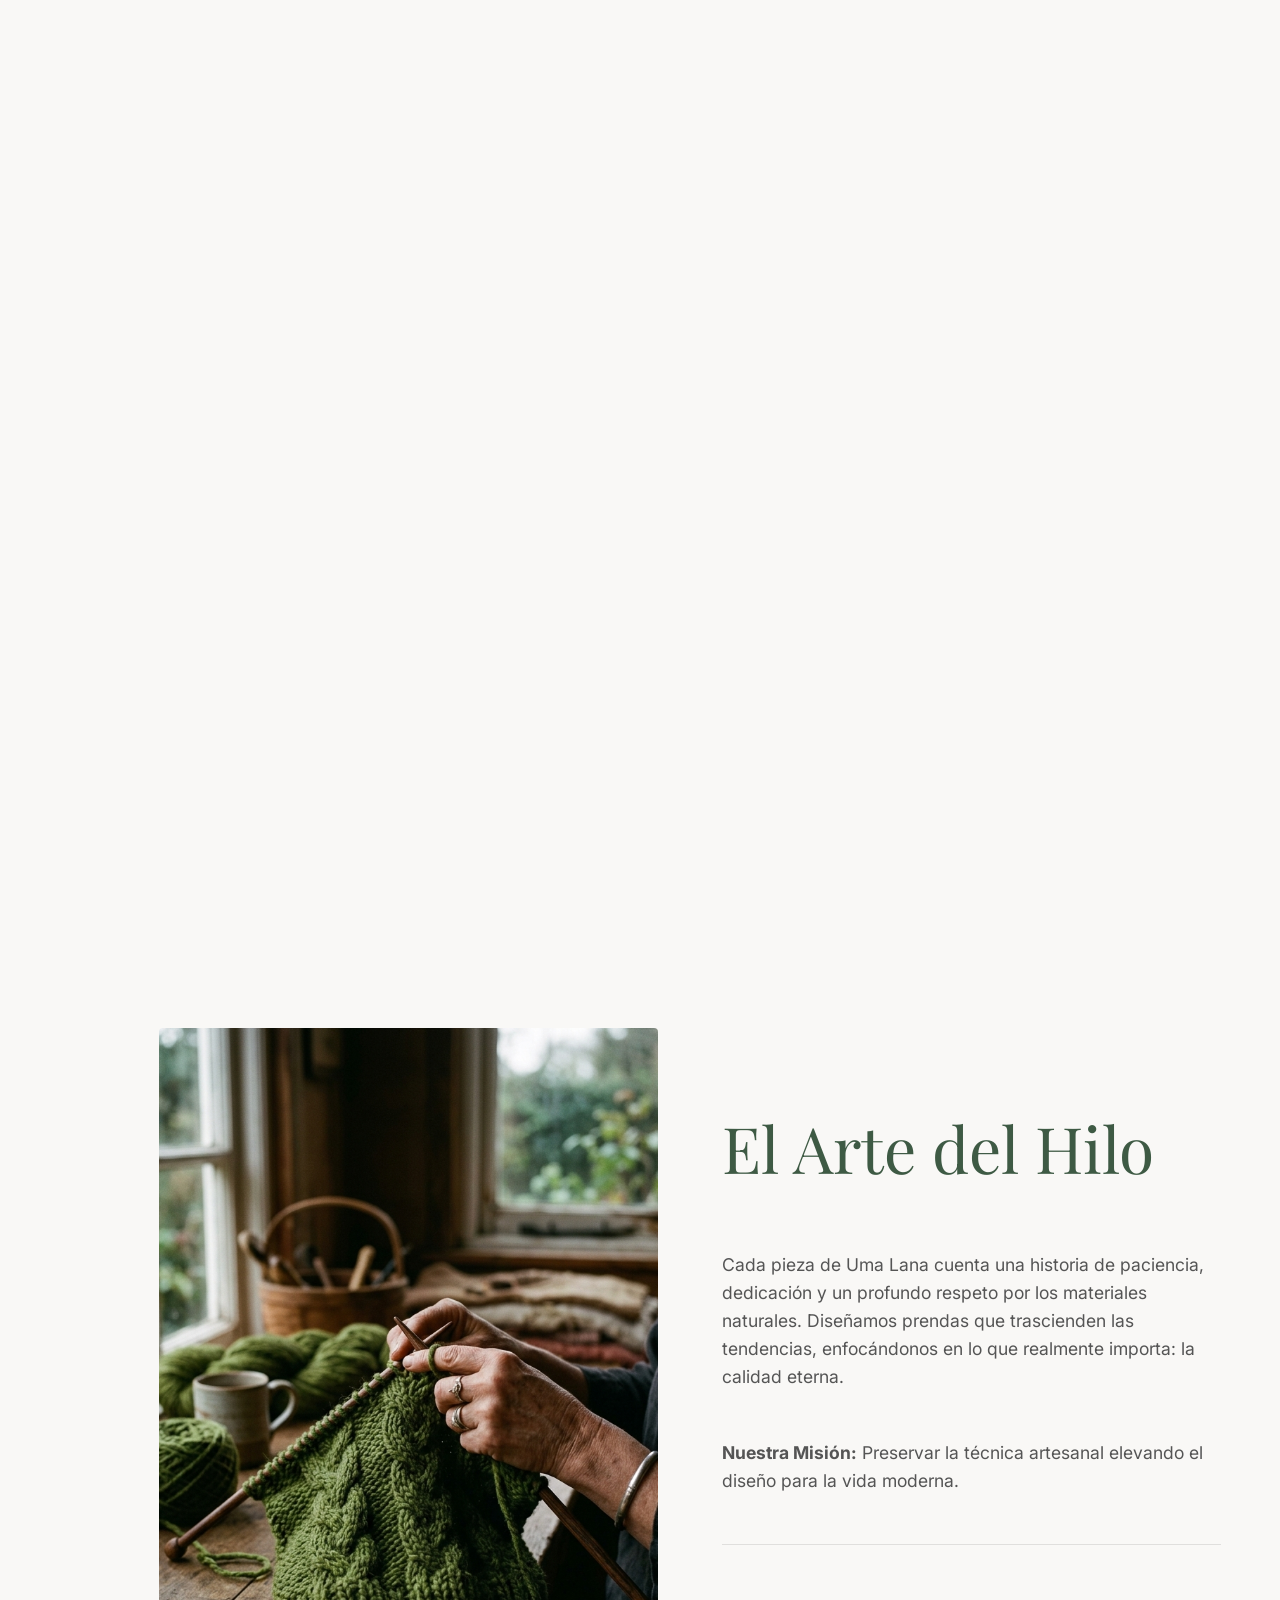
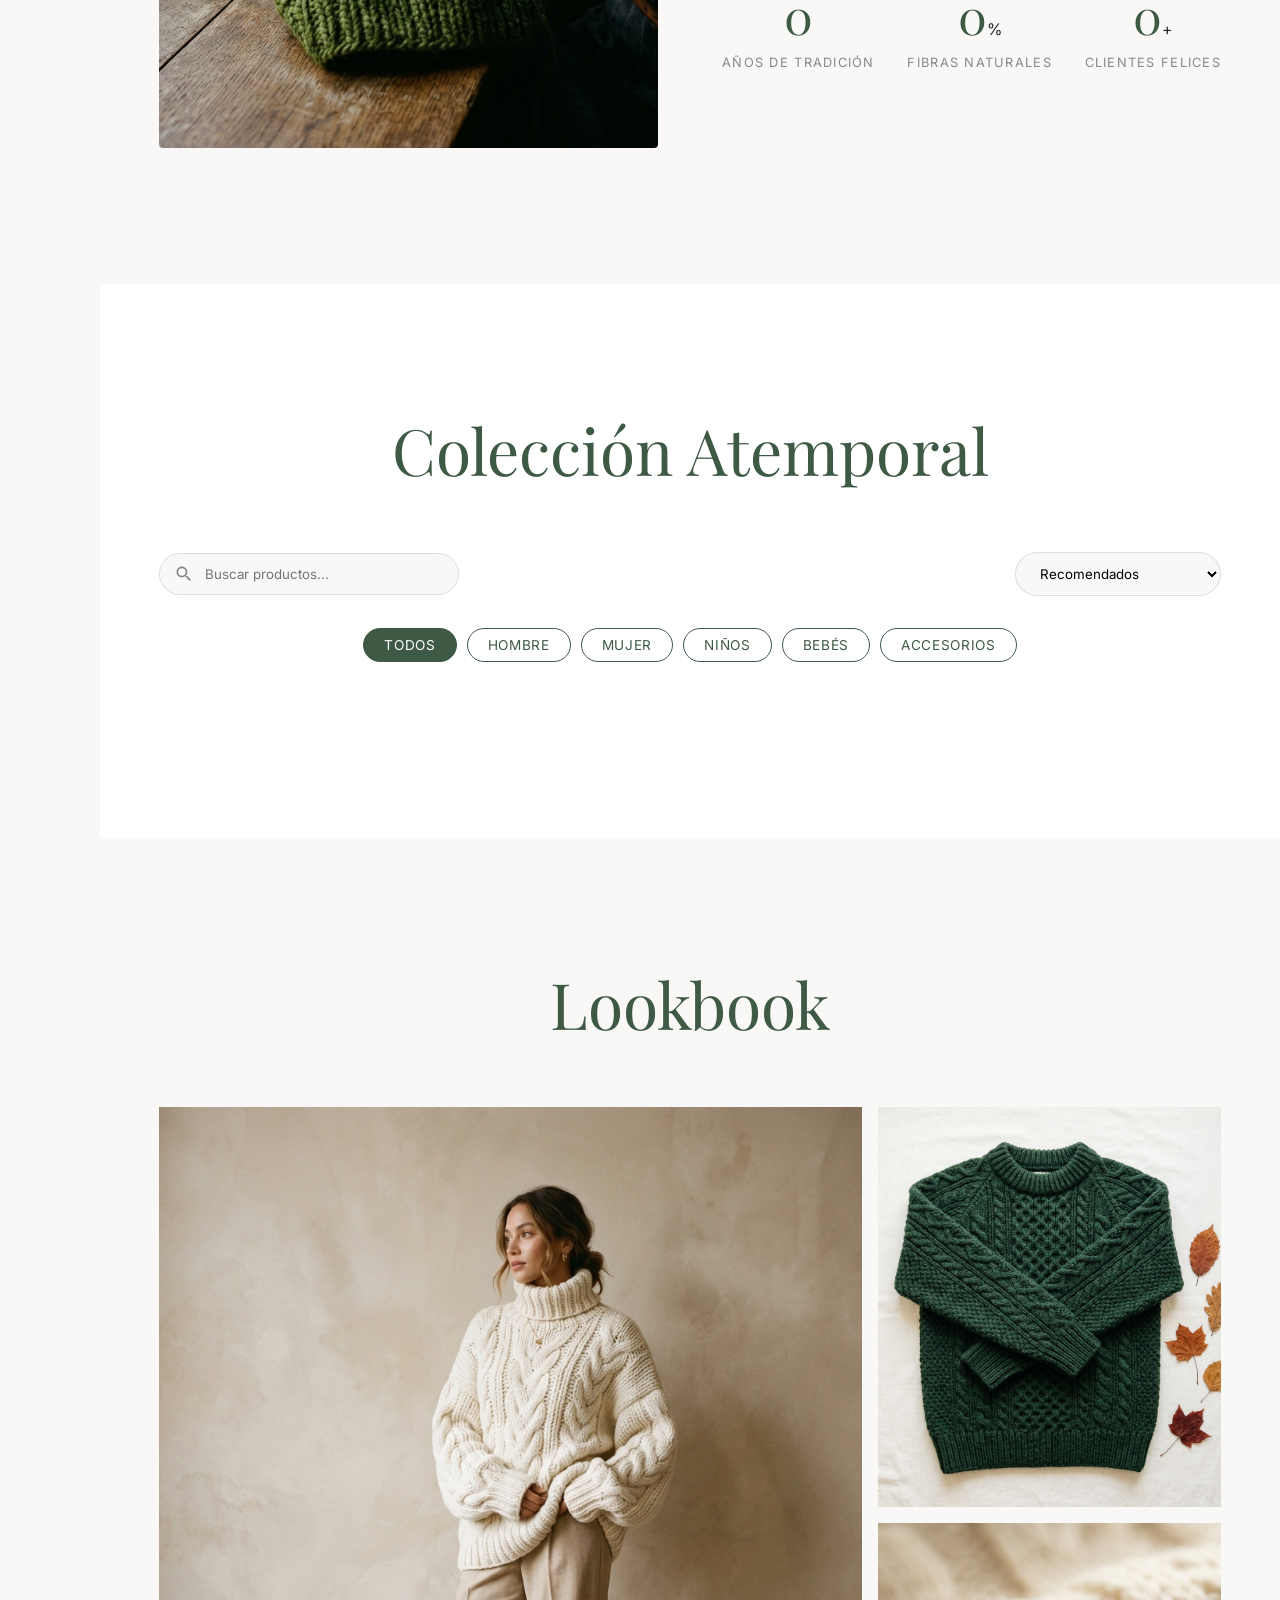
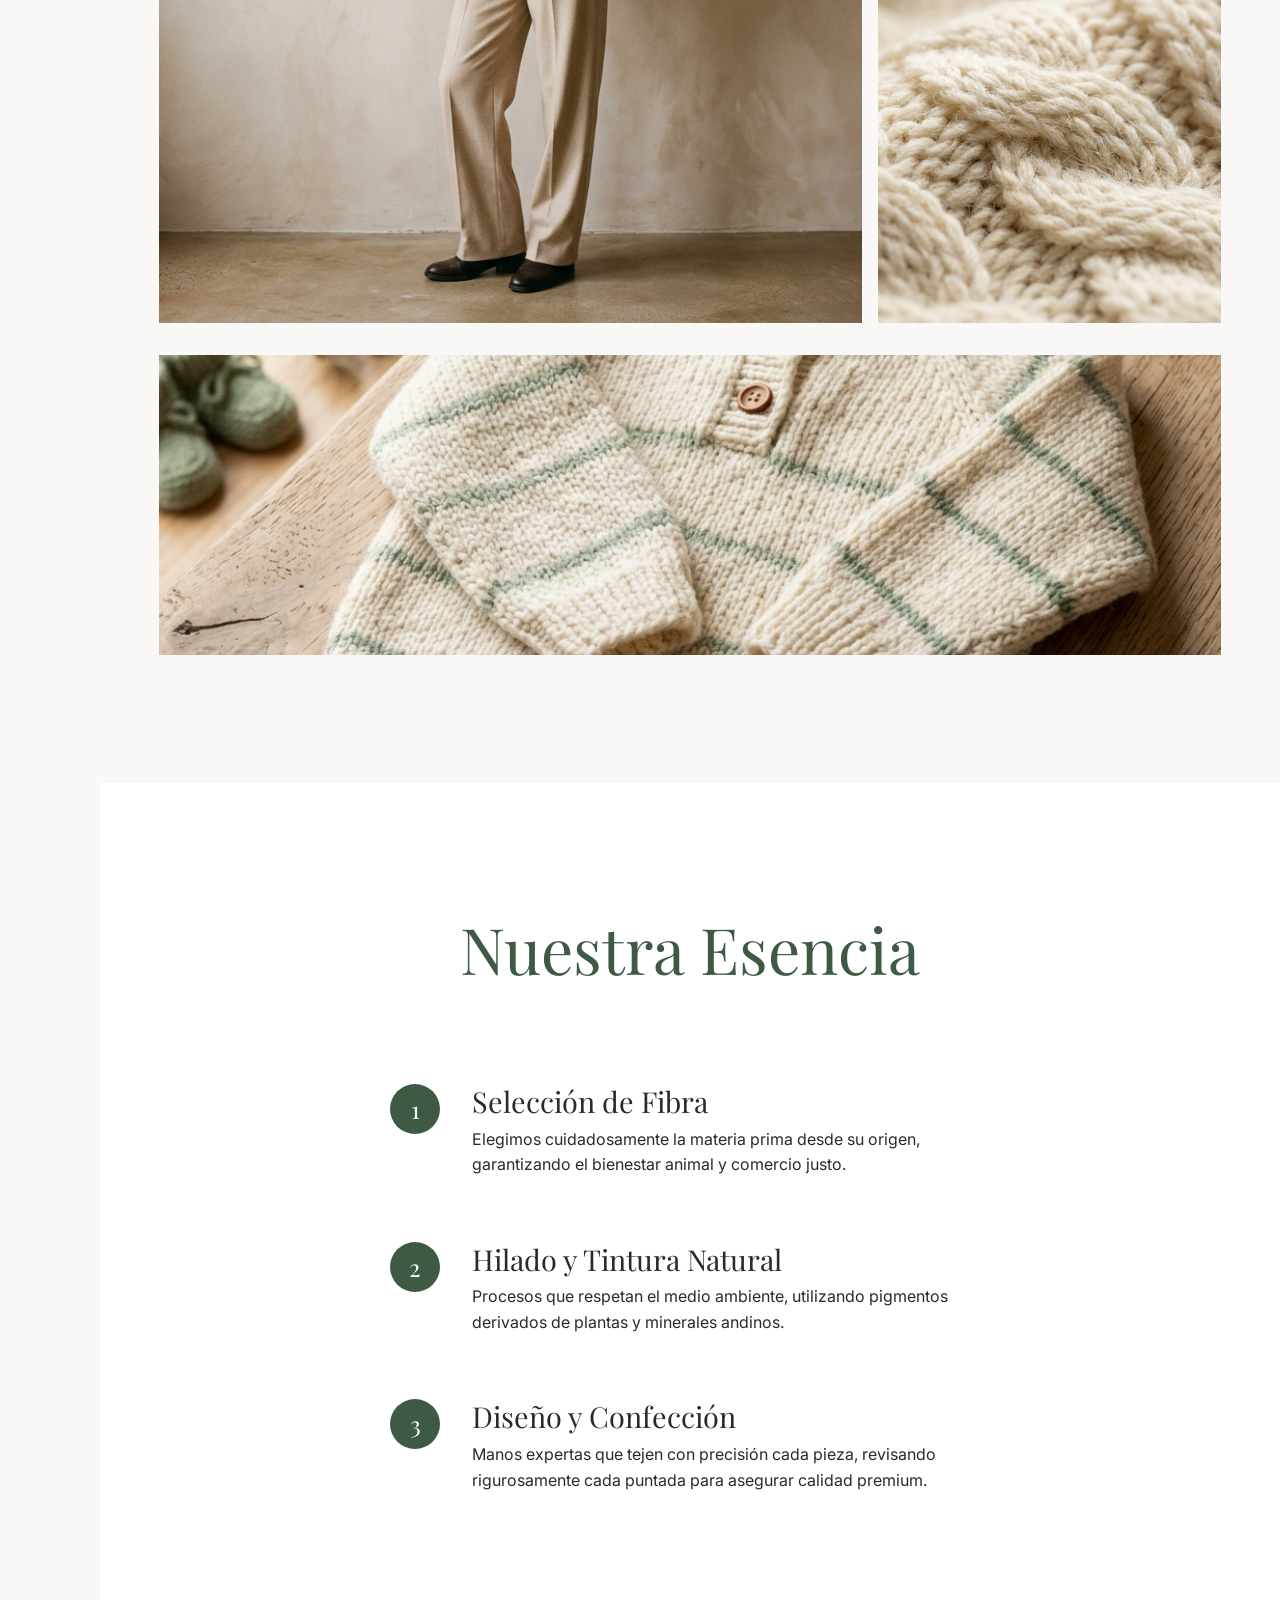
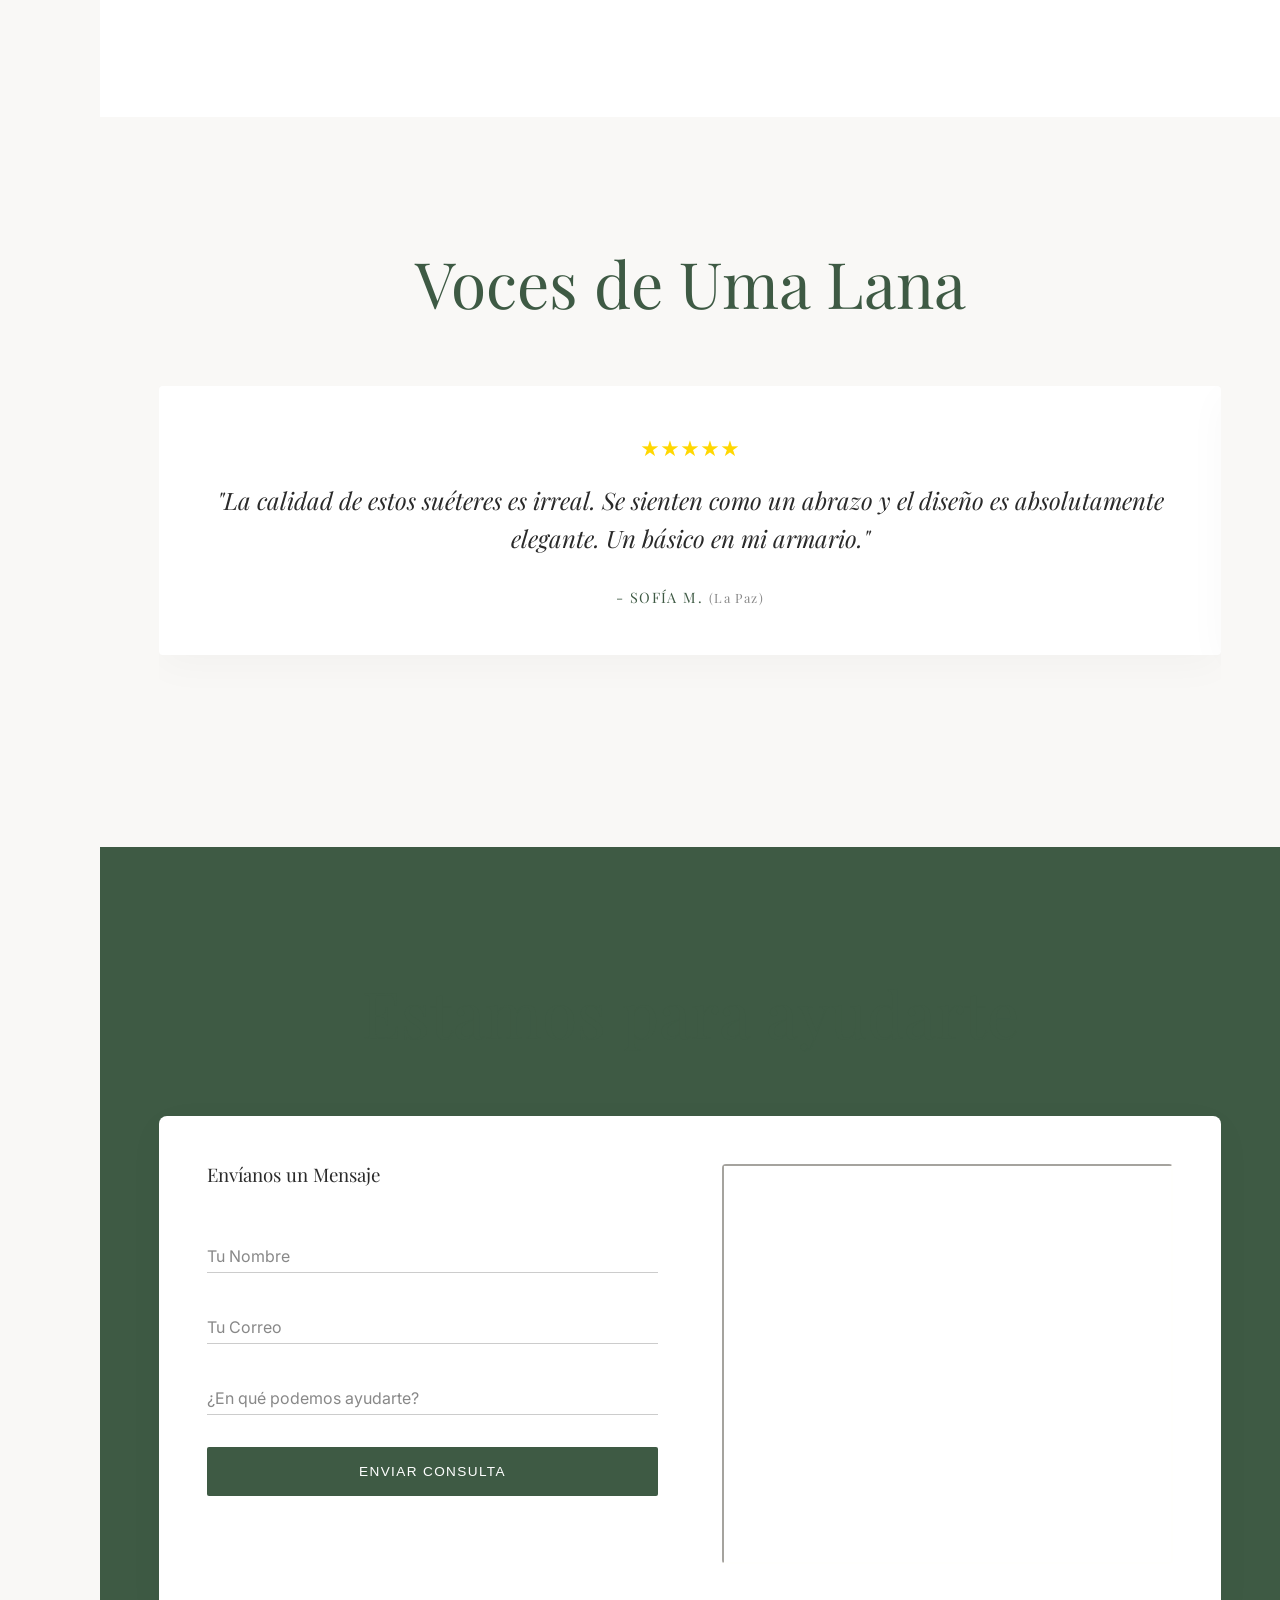
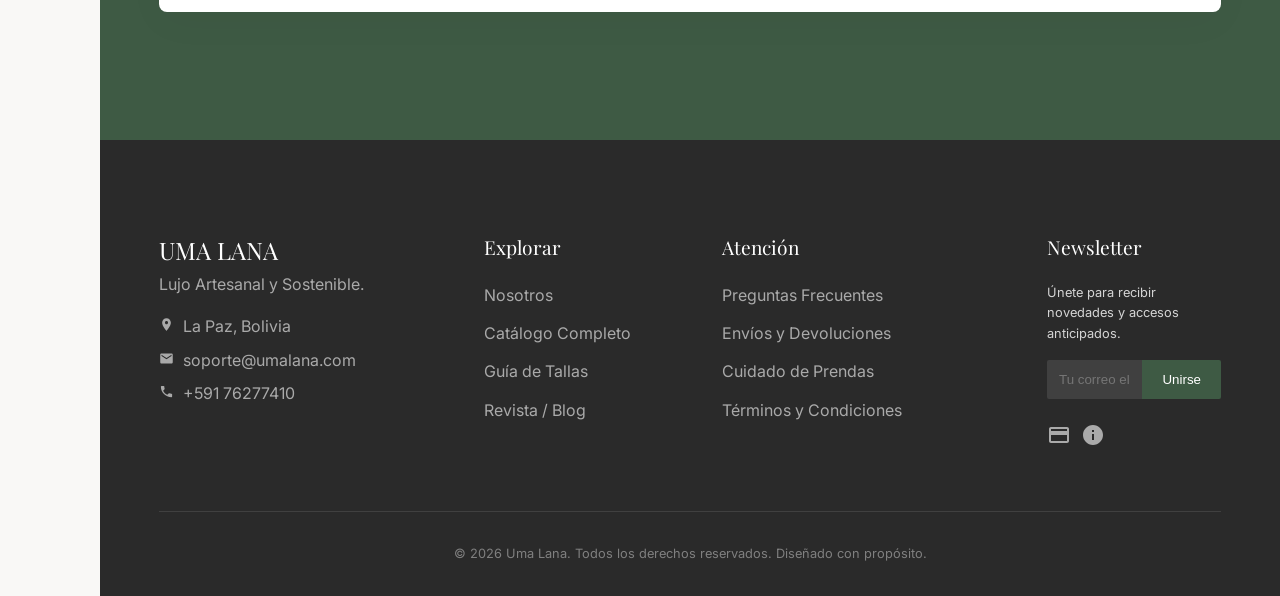
==== Uma-Lana/index.html @ f80d10e4 "Add files via upload" ====
<!DOCTYPE html>
<html lang="es">
<head>
    <meta charset="UTF-8">
    <meta name="viewport" content="width=device-width, initial-scale=1.0">
    <title>Uma Lana | Autenticidad y Diseño</title>
    <meta name="description" content="Uma Lana - Ropa tejida premium para todas las edades y tallas. Calidad artesanal y diseño moderno.">
    
    <!-- Google Fonts -->
    <link rel="preconnect" href="https://fonts.googleapis.com">
    <link rel="preconnect" href="https://fonts.gstatic.com" crossorigin>
    <link href="https://fonts.googleapis.com/css2?family=Inter:wght@300;400;500;600&family=Playfair+Display:ital,wght@0,400;0,600;0,700;1,400&display=swap" rel="stylesheet">
    
    <!-- Swiper CSS -->
    <link rel="stylesheet" href="https://cdn.jsdelivr.net/npm/swiper@10/swiper-bundle.min.css"/>
    
    <link rel="stylesheet" href="styles.css">
</head>
<body class="has-v-nav">

    <!-- Custom Cursor -->
    <div class="cursor"></div>
    <div class="cursor-follower"></div>

    <!-- Preloader -->
    <div class="preloader">
        <div class="preloader-text">
            <span>U</span><span>m</span><span>a</span> <span>L</span><span>a</span><span>n</span><span>a</span>
        </div>
    </div>

    <!-- Mobile Header (Visible only on small screens via CSS) -->
    <nav class="navbar">
        <div class="logo">UMA LANA</div>
        <div class="menu-icon">
            <div class="line"></div>
            <div class="line"></div>
        </div>
    </nav>

    <!-- Vertical Navbar -->
    <nav class="vertical-navbar">
        <div class="v-nav-logo">UMA LANA</div>
        <ul class="v-nav-links">
            <li><a href="#hero" class="active" title="Inicio"><svg viewBox="0 0 24 24"><path d="M10 20v-6h4v6h5v-8h3L12 3 2 12h3v8z"/></svg><span>Inicio</span></a></li>
            <li><a href="#historia" title="Historia"><svg viewBox="0 0 24 24"><path d="M12 2C6.48 2 2 6.48 2 12s4.48 10 10 10 10-4.48 10-10S17.52 2 12 2zm1 15h-2v-6h2v6zm0-8h-2V7h2v2z"/></svg><span>Historia</span></a></li>
            <li><a href="#coleccion" title="Colección"><svg viewBox="0 0 24 24"><path d="M21.41 11.58l-9-9C12.05 2.22 11.55 2 11 2H4c-1.1 0-2 .9-2 2v7c0 .55.22 1.05.59 1.41l9 9c.36.36.86.58 1.41.58.55 0 1.05-.22 1.41-.59l7-7c.37-.36.59-.86.59-1.41 0-.55-.23-1.06-.59-1.41zM5.5 7C4.67 7 4 6.33 4 5.5S4.67 4 5.5 4 7 4.67 7 5.5 6.33 7 5.5 7z"/></svg><span>Colección</span></a></li>
            <li><a href="#lookbook" title="Lookbook"><svg viewBox="0 0 24 24"><path d="M21 19V5c0-1.1-.9-2-2-2H5c-1.1 0-2 .9-2 2v14c0 1.1.9 2 2 2h14c1.1 0 2-.9 2-2zM8.5 13.5l2.5 3.01L14.5 12l4.5 6H5l3.5-4.5z"/></svg><span>Lookbook</span></a></li>
            <li><a href="#proceso" title="Proceso"><svg viewBox="0 0 24 24"><path d="M11.99 2C6.47 2 2 6.48 2 12s4.47 10 9.99 10C17.52 22 22 17.52 22 12S17.52 2 11.99 2zM12 20c-4.42 0-8-3.58-8-8s3.58-8 8-8 8 3.58 8 8-3.58 8-8 8zm.5-13H11v6l5.25 3.15.75-1.23-4.5-2.67z"/></svg><span>Proceso</span></a></li>
            <li><a href="#testimonios" title="Testimonios"><svg viewBox="0 0 24 24"><path d="M21.99 4c0-1.1-.89-2-1.99-2H4c-1.1 0-2 .9-2 2v12c0 1.1.9 2 2 2h14l4 4-.01-18zM18 14H6v-2h12v2zm0-3H6V9h12v2zm0-3H6V6h12v2z"/></svg><span>Testimonios</span></a></li>
            <li><a href="#contacto" title="Contacto"><svg viewBox="0 0 24 24"><path d="M20 4H4c-1.1 0-1.99.9-1.99 2L2 18c0 1.1.9 2 2 2h16c1.1 0 2-.9 2-2V6c0-1.1-.9-2-2-2zm0 4l-8 5-8-5V6l8 5 8-5v2z"/></svg><span>Contacto</span></a></li>
        </ul>
    </nav>

    <main>
        <!-- 1. Hero Premium (Slider GSAP) -->
        <section id="hero" class="hero-slider-container">
            <div class="hero-cursor-light"></div>
            <div class="swiper hero-swiper">
                <div class="swiper-wrapper">
                    <!-- Slide 1 -->
                    <div class="swiper-slide hero-slide">
                        <div class="hero-slide-bg" style="background-image: url('assets/images/hero.png');"></div>
                        <div class="hero-content text-center">
                            <h1 class="hero-title">Tejemos calidez,<br>diseño y autenticidad.</h1>
                            <p class="hero-subtitle">La fusión perfecta entre herencia artesanal y estética contemporánea.</p>
                            <div class="hero-buttons">
                                <a href="#coleccion" class="btn btn-primary">Ver Colección</a>
                                <a href="https://wa.me/59176277410" target="_blank" class="btn btn-outline">WhatsApp</a>
                            </div>
                        </div>
                    </div>
                    <!-- Slide 2 -->
                    <div class="swiper-slide hero-slide">
                        <div class="hero-slide-bg" style="background-image: url('assets/images/adults.png');"></div>
                        <div class="hero-content text-center">
                            <h1 class="hero-title">Elegancia<br>Atemporal.</h1>
                            <p class="hero-subtitle">Prendas diseñadas para durar toda la vida.</p>
                            <div class="hero-buttons">
                                <a href="catalogo.html" class="btn btn-primary">Catálogo Completo</a>
                            </div>
                        </div>
                    </div>
                </div>
                <div class="hero-swiper-pagination"></div>
            </div>
            <div class="scroll-indicator">
                <p>Scroll para explorar</p>
                <div class="scroll-line"></div>
            </div>
        </section>

        <!-- 2. Historia y Marca (Enriquecida) -->
        <section id="historia" class="historia section-padding">
            <div class="container grid-2-col">
                <div class="historia-img reveal-left">
                    <img src="assets/images/process.png" alt="Artesano tejiendo">
                </div>
                <div class="historia-text reveal-right">
                    <h2 class="section-title">El Arte del Hilo</h2>
                    <p>Cada pieza de Uma Lana cuenta una historia de paciencia, dedicación y un profundo respeto por los materiales naturales. Diseñamos prendas que trascienden las tendencias, enfocándonos en lo que realmente importa: la calidad eterna.</p>
                    <p><strong>Nuestra Misión:</strong> Preservar la técnica artesanal elevando el diseño para la vida moderna.</p>
                    <div class="stats-container mt-4">
                        <div class="stat">
                            <span class="stat-num" data-target="15">0</span>
                            <span class="stat-label">Años de Tradición</span>
                        </div>
                        <div class="stat">
                            <span class="stat-num" data-target="100">0</span><span>%</span>
                            <span class="stat-label">Fibras Naturales</span>
                        </div>
                        <div class="stat">
                            <span class="stat-num" data-target="5000">0</span><span>+</span>
                            <span class="stat-label">Clientes Felices</span>
                        </div>
                    </div>
                </div>
            </div>
        </section>

        <!-- 3. Catálogo Premium (Dinámico) -->
        <section id="coleccion" class="catalogo section-padding bg-light">
            <div class="container">
                <h2 class="section-title text-center reveal-up">Colección Atemporal</h2>
                
                <div class="catalog-controls reveal-up">
                    <div class="search-bar">
                        <svg viewBox="0 0 24 24"><path d="M15.5 14h-.79l-.28-.27C15.41 12.59 16 11.11 16 9.5 16 5.91 13.09 3 9.5 3S3 5.91 3 9.5 5.91 16 9.5 16c1.61 0 3.09-.59 4.23-1.57l.27.28v.79l5 4.99L20.49 19l-4.99-5zm-6 0C7.01 14 5 11.99 5 9.5S7.01 5 9.5 5 14 7.01 14 9.5 11.99 14 9.5 14z"/></svg>
                        <input type="text" id="searchInput" placeholder="Buscar productos...">
                    </div>
                    <select class="sort-select" id="sortSelect">
                        <option value="default">Recomendados</option>
                        <option value="price-asc">Precio: Menor a Mayor</option>
                        <option value="price-desc">Precio: Mayor a Menor</option>
                        <option value="new">Más Nuevos</option>
                    </select>
                </div>

                <div class="filter-chips reveal-up" id="catalog-filters">
                    <button class="chip active" data-filter="all">Todos</button>
                    <button class="chip" data-filter="Hombre">Hombre</button>
                    <button class="chip" data-filter="Mujer">Mujer</button>
                    <button class="chip" data-filter="Niños">Niños</button>
                    <button class="chip" data-filter="Bebés">Bebés</button>
                    <button class="chip" data-filter="Accesorios">Accesorios</button>
                </div>
                
                <div class="masonry-grid" id="catalog-grid">
                    <!-- Cards injected via script.js -->
                </div>
            </div>
        </section>

        <!-- 4. Lookbook Editorial (Gallery) -->
        <section id="lookbook" class="galeria section-padding">
            <div class="container">
                <h2 class="section-title text-center reveal-up">Lookbook</h2>
                <div class="gallery-grid">
                    <div class="gallery-item large reveal-up" onclick="openLightbox('assets/images/editorial.png')">
                        <img src="assets/images/editorial.png" alt="Editorial 1">
                    </div>
                    <div class="gallery-item small reveal-up" onclick="openLightbox('assets/images/adults.png')">
                        <img src="assets/images/adults.png" alt="Editorial 2">
                    </div>
                    <div class="gallery-item small reveal-up" onclick="openLightbox('assets/images/texture.png')">
                        <img src="assets/images/texture.png" alt="Editorial 3">
                    </div>
                    <div class="gallery-item wide reveal-up" onclick="openLightbox('assets/images/kids.png')">
                        <img src="assets/images/kids.png" alt="Editorial 4">
                    </div>
                </div>
            </div>
        </section>

        <!-- 5. Proceso Artesanal (Línea de tiempo expandida) -->
        <section id="proceso" class="proceso section-padding bg-light">
            <div class="container">
                <h2 class="section-title text-center reveal-up">Nuestra Esencia</h2>
                <div class="process-timeline">
                    <!-- SVG Path for drawing animation -->
                    <svg class="timeline-line" viewBox="0 0 100 1000" preserveAspectRatio="none">
                        <path class="draw-path" d="M50,0 L50,1000" stroke="var(--color-primary)" stroke-width="2" fill="none"/>
                    </svg>
                    
                    <div class="process-step reveal-up">
                        <div class="step-icon">1</div>
                        <div class="step-content">
                            <h3>Selección de Fibra</h3>
                            <p>Elegimos cuidadosamente la materia prima desde su origen, garantizando el bienestar animal y comercio justo.</p>
                        </div>
                    </div>
                    <div class="process-step reveal-up">
                        <div class="step-icon">2</div>
                        <div class="step-content">
                            <h3>Hilado y Tintura Natural</h3>
                            <p>Procesos que respetan el medio ambiente, utilizando pigmentos derivados de plantas y minerales andinos.</p>
                        </div>
                    </div>
                    <div class="process-step reveal-up">
                        <div class="step-icon">3</div>
                        <div class="step-content">
                            <h3>Diseño y Confección</h3>
                            <p>Manos expertas que tejen con precisión cada pieza, revisando rigurosamente cada puntada para asegurar calidad premium.</p>
                        </div>
                    </div>
                </div>
            </div>
        </section>

        <!-- 6. Testimonios Enriquecidos -->
        <section id="testimonios" class="testimonios section-padding">
            <div class="container">
                <h2 class="section-title text-center reveal-up">Voces de Uma Lana</h2>
                <div class="swiper testimonials-slider reveal-up">
                    <div class="swiper-wrapper">
                        <!-- Card 1 -->
                        <div class="swiper-slide review-card">
                            <div class="stars mb-2" style="color: #FFD700; font-size: 1.2rem; margin-bottom: 1rem;">★★★★★</div>
                            <p class="review-text">"La calidad de estos suéteres es irreal. Se sienten como un abrazo y el diseño es absolutamente elegante. Un básico en mi armario."</p>
                            <h4 class="review-author">- Sofía M. <span style="color: #888; font-size: 0.8rem; text-transform: none;">(La Paz)</span></h4>
                        </div>
                        <!-- Card 2 -->
                        <div class="swiper-slide review-card">
                            <div class="stars mb-2" style="color: #FFD700; font-size: 1.2rem; margin-bottom: 1rem;">★★★★★</div>
                            <p class="review-text">"Compré ropa para mi bebé y estoy encantada. La suavidad de la lana es perfecta para su piel delicada. Lavado tras lavado sigue impecable."</p>
                            <h4 class="review-author">- Laura V. <span style="color: #888; font-size: 0.8rem; text-transform: none;">(Santa Cruz)</span></h4>
                        </div>
                        <!-- Card 3 -->
                        <div class="swiper-slide review-card">
                            <div class="stars mb-2" style="color: #FFD700; font-size: 1.2rem; margin-bottom: 1rem;">★★★★★</div>
                            <p class="review-text">"Un diseño atemporal. Es mi prenda favorita del invierno, se nota el cuidado en cada detalle de la confección."</p>
                            <h4 class="review-author">- Andrés T. <span style="color: #888; font-size: 0.8rem; text-transform: none;">(Cochabamba)</span></h4>
                        </div>
                        <!-- Card 4 -->
                        <div class="swiper-slide review-card">
                            <div class="stars mb-2" style="color: #FFD700; font-size: 1.2rem; margin-bottom: 1rem;">★★★★★</div>
                            <p class="review-text">"El envío fue súper rápido y el empaque premium. Realmente es una experiencia de lujo abrir un paquete de Uma Lana."</p>
                            <h4 class="review-author">- Valeria C. <span style="color: #888; font-size: 0.8rem; text-transform: none;">(Tarija)</span></h4>
                        </div>
                    </div>
                    <div class="swiper-pagination"></div>
                </div>
            </div>
        </section>

        <!-- 7. CTA y Contacto Completo -->
        <section id="contacto" class="cta-section section-padding bg-light">
            <div class="container">
                <h2 class="section-title text-center reveal-up">Estamos para ayudarte</h2>
                
                <div class="contact-grid-adv reveal-up">
                    <div class="contact-form-container">
                        <h3 style="margin-bottom: 1rem; font-family: var(--font-heading);">Envíanos un Mensaje</h3>
                        <form class="premium-form" id="contact-form" onsubmit="event.preventDefault(); alert('Mensaje enviado. Te contactaremos pronto.');">
                            <div class="input-group">
                                <input type="text" id="name" required style="color: var(--color-text); border-bottom-color: rgba(0,0,0,0.2);">
                                <label for="name" style="color: #888;">Tu Nombre</label>
                            </div>
                            <div class="input-group">
                                <input type="email" id="email" required style="color: var(--color-text); border-bottom-color: rgba(0,0,0,0.2);">
                                <label for="email" style="color: #888;">Tu Correo</label>
                            </div>
                            <div class="input-group">
                                <input type="text" id="msg" required style="color: var(--color-text); border-bottom-color: rgba(0,0,0,0.2);">
                                <label for="msg" style="color: #888;">¿En qué podemos ayudarte?</label>
                            </div>
                            <button type="submit" class="btn btn-primary w-100">Enviar Consulta</button>
                        </form>
                    </div>
                    <div class="map-container">
                        <iframe src="https://www.google.com/maps/embed?pb=!1m18!1m12!1m3!1d122295.66699268383!2d-68.21203649667794!3d-16.52070054776104!2m3!1f0!2f0!3f0!3m2!1i1024!2i768!4f13.1!3m3!1m2!1s0x915edf0a04f5a40f%3A0x57dbfc76b4458ab3!2sLa%20Paz%2C%20Bolivia!5e0!3m2!1ses!2s!4v1700000000000!5m2!1ses!2s" allowfullscreen="" loading="lazy"></iframe>
                    </div>
                </div>
            </div>
        </section>
    </main>

    <!-- 8. Footer Premium -->
    <footer class="footer">
        <div class="container">
            <div class="footer-grid footer-extended">
                <div class="footer-brand">
                    <h2 class="logo-text">UMA LANA</h2>
                    <p>Lujo Artesanal y Sostenible.</p>
                    <p style="margin-top: 1rem;"><svg viewBox="0 0 24 24" style="width: 15px; fill: currentColor; margin-right: 5px;"><path d="M12 2C8.13 2 5 5.13 5 9c0 5.25 7 13 7 13s7-7.75 7-13c0-3.87-3.13-7-7-7zm0 9.5c-1.38 0-2.5-1.12-2.5-2.5s1.12-2.5 2.5-2.5 2.5 1.12 2.5 2.5-1.12 2.5-2.5 2.5z"/></svg> La Paz, Bolivia</p>
                    <p><svg viewBox="0 0 24 24" style="width: 15px; fill: currentColor; margin-right: 5px;"><path d="M20 4H4c-1.1 0-1.99.9-1.99 2L2 18c0 1.1.9 2 2 2h16c1.1 0 2-.9 2-2V6c0-1.1-.9-2-2-2zm0 4l-8 5-8-5V6l8 5 8-5v2z"/></svg> soporte@umalana.com</p>
                    <p><svg viewBox="0 0 24 24" style="width: 15px; fill: currentColor; margin-right: 5px;"><path d="M6.62 10.79c1.44 2.83 3.76 5.14 6.59 6.59l2.2-2.2c.27-.27.67-.36 1.02-.24 1.12.37 2.33.57 3.57.57.55 0 1 .45 1 1V20c0 .55-.45 1-1 1-9.39 0-17-7.61-17-17 0-.55.45-1 1-1h3.5c.55 0 1 .45 1 1 0 1.25.2 2.45.57 3.57.11.35.03.74-.25 1.02l-2.2 2.2z"/></svg> +591 76277410</p>
                </div>
                <div class="footer-links">
                    <h3>Explorar</h3>
                    <ul>
                        <li><a href="nosotros.html">Nosotros</a></li>
                        <li><a href="catalogo.html">Catálogo Completo</a></li>
                        <li><a href="tallas.html">Guía de Tallas</a></li>
                        <li><a href="blog.html">Revista / Blog</a></li>
                    </ul>
                </div>
                <div class="footer-links">
                    <h3>Atención</h3>
                    <ul>
                        <li><a href="faq.html">Preguntas Frecuentes</a></li>
                        <li><a href="faq.html">Envíos y Devoluciones</a></li>
                        <li><a href="faq.html">Cuidado de Prendas</a></li>
                        <li><a href="#">Términos y Condiciones</a></li>
                    </ul>
                </div>
                <div class="footer-social">
                    <h3>Newsletter</h3>
                    <p style="font-size: 0.8rem; opacity: 0.8;">Únete para recibir novedades y accesos anticipados.</p>
                    <form class="newsletter-form" onsubmit="event.preventDefault(); alert('Gracias por suscribirte!');">
                        <input type="email" placeholder="Tu correo electrónico" required>
                        <button type="submit">Unirse</button>
                    </form>
                    <div class="payment-icons mt-4">
                        <!-- Fake payment icons using SVGs -->
                        <svg viewBox="0 0 24 24"><path d="M20 4H4c-1.11 0-1.99.89-1.99 2L2 18c0 1.11.89 2 2 2h16c1.11 0 2-.89 2-2V6c0-1.11-.89-2-2-2zm0 14H4v-6h16v6zm0-10H4V6h16v2z"/></svg> <!-- Card -->
                        <svg viewBox="0 0 24 24"><path d="M12 2C6.48 2 2 6.48 2 12s4.48 10 10 10 10-4.48 10-10S17.52 2 12 2zm1 15h-2v-6h2v6zm0-8h-2V7h2v2z"/></svg> <!-- Info/QR -->
                    </div>
                </div>
            </div>
            <div class="footer-bottom">
                <p>&copy; 2026 Uma Lana. Todos los derechos reservados. Diseñado con propósito.</p>
            </div>
        </div>
    </footer>

    <!-- Floating WhatsApp -->
    <a href="https://wa.me/59176277410" target="_blank" class="floating-whatsapp">
        <svg viewBox="0 0 24 24"><path d="M20.52 3.44A11.9 11.9 0 0 0 12 0a12 12 0 0 0-10.2 18.06L0 24l6.1-1.6A11.92 11.92 0 0 0 12 24a12 12 0 0 0 12-12c0-3.2-1.25-6.22-3.48-8.56zm-8.52 18.6c-1.83 0-3.62-.49-5.2-1.43l-.37-.22-3.87 1.01 1.03-3.77-.24-.38A10.02 10.02 0 0 1 12 22a10.04 10.04 0 0 1 10-10c0-2.67-1.04-5.18-2.93-7.07A10.02 10.02 0 0 1 12 2zM17.5 14.5c-.3-.15-1.78-.88-2.06-.98-.27-.1-.48-.15-.68.15-.2.3-.78.98-.95 1.18-.18.2-.35.23-.65.08-2.04-1.02-3.32-1.94-4.57-3.96-.2-.33.2-.31.48-.87.15-.3.08-.56-.07-.86-.15-.3-.68-1.64-.93-2.25-.24-.59-.48-.51-.68-.52h-.58c-.2 0-.53.08-.8.38-.28.3-1.05 1.03-1.05 2.5 0 1.48 1.08 2.91 1.23 3.11.15.2 2.12 3.24 5.14 4.54 2.12.91 2.87 1 3.93.85.83-.12 2.45-1 2.8-1.96.35-.96.35-1.78.25-1.96-.1-.18-.35-.28-.65-.43z"/></svg>
    </a>

    <!-- Lightbox Modal -->
    <div class="lightbox-modal" id="lightbox-modal" onclick="closeLightbox()">
        <span class="lightbox-close" onclick="closeLightbox()">&times;</span>
        <img src="" alt="Vista ampliada" class="lightbox-img" id="lightbox-img">
    </div>

    <!-- GSAP & Lenis Scripts -->
    <script src="https://cdnjs.cloudflare.com/ajax/libs/gsap/3.12.2/gsap.min.js"></script>
    <script src="https://cdnjs.cloudflare.com/ajax/libs/gsap/3.12.2/ScrollTrigger.min.js"></script>
    <script src="https://unpkg.com/@studio-freight/lenis@1.0.33/dist/lenis.min.js"></script>
    <script src="https://cdn.jsdelivr.net/npm/swiper@10/swiper-bundle.min.js"></script>
    
    <!-- Data & App Scripts -->
    <script src="data.js"></script>
    <script src="script.js"></script>
</body>
</html>
---- Uma-Lana/styles.css ----
:root {
    /* Colors - Premium Palette */
    --color-bg: #F9F8F6; /* Beige cálido/blanco hueso */
    --color-text: #2A2A2A; /* Negro suave */
    --color-primary: #3E5A44; /* Verde/Gris piedra oscuro */
    --color-secondary: #8B7355; /* Marrón lana */
    --color-white: #FFFFFF;
    
    /* Typography */
    --font-heading: 'Playfair Display', serif;
    --font-body: 'Inter', sans-serif;
    
    /* Spacing */
    --spacing-sm: 1rem;
    --spacing-md: 2rem;
    --spacing-lg: 4rem;
    --spacing-xl: 8rem;
}

/* Reset & Global */
* {
    margin: 0;
    padding: 0;
    box-sizing: border-box;
}

html {
    scroll-behavior: initial; /* Lenis handles this */
}

body {
    background-color: var(--color-bg);
    color: var(--color-text);
    font-family: var(--font-body);
    font-size: 16px;
    line-height: 1.6;
    overflow-x: hidden;
    cursor: none; /* Custom cursor */
}

/* Custom Cursor */
.cursor {
    width: 8px;
    height: 8px;
    background: var(--color-primary);
    border-radius: 50%;
    position: fixed;
    top: 0;
    left: 0;
    pointer-events: none;
    z-index: 9999;
    transform: translate(-50%, -50%);
}

.cursor-follower {
    width: 40px;
    height: 40px;
    border: 1px solid rgba(62, 90, 68, 0.4);
    border-radius: 50%;
    position: fixed;
    top: 0;
    left: 0;
    pointer-events: none;
    z-index: 9998;
    transform: translate(-50%, -50%);
    transition: width 0.3s, height 0.3s, background 0.3s;
}

/* Hover effects for cursor */
a:hover ~ .cursor-follower, button:hover ~ .cursor-follower, .product-card:hover ~ .cursor-follower {
    width: 60px;
    height: 60px;
    background: rgba(62, 90, 68, 0.1);
}

/* Preloader */
.preloader {
    position: fixed;
    top: 0; left: 0; width: 100%; height: 100vh;
    background: var(--color-bg);
    display: flex;
    justify-content: center;
    align-items: center;
    z-index: 10000;
}

.preloader-text {
    font-family: var(--font-heading);
    font-size: 3rem;
    letter-spacing: 0.2em;
    color: var(--color-primary);
    overflow: hidden;
}

.preloader-text span {
    display: inline-block;
    transform: translateY(100%);
}

/* Typography */
h1, h2, h3, h4, .logo-text {
    font-family: var(--font-heading);
    font-weight: 400;
    line-height: 1.2;
}

.section-title {
    font-size: clamp(2.5rem, 5vw, 4rem);
    margin-bottom: var(--spacing-lg);
    color: var(--color-primary);
}

.text-center { text-align: center; }
.text-white { color: var(--color-white); }
.mt-4 { margin-top: 2rem; }

/* Layout Utils */
.container {
    width: 90%;
    max-width: 1400px;
    margin: 0 auto;
}

.section-padding {
    padding: var(--spacing-xl) 0;
}

.bg-light {
    background-color: #ffffff;
}

/* Navbar */
.navbar {
    position: fixed;
    top: 0; left: 0; width: 100%;
    padding: 2rem 5%;
    display: flex;
    justify-content: space-between;
    align-items: center;
    z-index: 1000;
    transition: background 0.4s ease, padding 0.4s ease;
}

.navbar.scrolled {
    background: rgba(249, 248, 246, 0.9);
    backdrop-filter: blur(10px);
    padding: 1rem 5%;
    box-shadow: 0 4px 30px rgba(0,0,0,0.05);
}

.logo {
    font-family: var(--font-heading);
    font-size: 1.5rem;
    letter-spacing: 0.1em;
    color: var(--color-white); /* Starts white on hero */
    transition: color 0.4s;
}

.navbar.scrolled .logo, .navbar.scrolled .nav-links a {
    color: var(--color-primary);
}

.nav-links {
    display: flex;
    list-style: none;
    gap: 3rem;
    align-items: center;
}

.nav-links a {
    text-decoration: none;
    color: var(--color-white);
    font-size: 0.9rem;
    letter-spacing: 0.05em;
    text-transform: uppercase;
    position: relative;
    transition: color 0.4s;
}

.nav-links a::after {
    content: '';
    position: absolute;
    bottom: -5px;
    left: 0;
    width: 0;
    height: 1px;
    background: currentColor;
    transition: width 0.3s ease;
}

.nav-links a:hover::after {
    width: 100%;
}

.menu-icon { display: none; }

/* Buttons */
.btn {
    display: inline-block;
    padding: 1rem 2.5rem;
    border-radius: 2px;
    text-decoration: none;
    text-transform: uppercase;
    letter-spacing: 0.1em;
    font-size: 0.85rem;
    transition: all 0.4s cubic-bezier(0.165, 0.84, 0.44, 1);
    cursor: none; /* Use custom cursor */
    border: 1px solid transparent;
}

.btn-primary {
    background: var(--color-primary);
    color: var(--color-white);
}

.btn-primary:hover {
    background: var(--color-text);
}

.btn-outline {
    border-color: var(--color-white);
    color: var(--color-white);
}

.btn-outline:hover {
    background: var(--color-white);
    color: var(--color-primary);
}

.btn-white {
    background: var(--color-white);
    color: var(--color-primary);
}

.btn-white:hover {
    background: var(--color-bg);
}

.btn-outline-white {
    border-color: var(--color-white);
    color: var(--color-white);
}

.w-100 { width: 100%; text-align: center; }

/* 1. Hero Cinemático */
.hero {
    height: 100vh;
    position: relative;
    display: flex;
    align-items: center;
    justify-content: center;
    overflow: hidden;
}

.hero-bg {
    position: absolute;
    top: -10%; left: -10%; width: 120%; height: 120%;
    background: linear-gradient(rgba(0,0,0,0.3), rgba(0,0,0,0.4)), url('assets/images/hero.png') center/cover no-repeat;
    z-index: -1;
    /* Will be animated by GSAP */
}

.hero-content {
    text-align: center;
    color: var(--color-white);
    padding: 0 20px;
}

.hero-title {
    font-size: clamp(3rem, 7vw, 6rem);
    margin-bottom: 1.5rem;
    opacity: 0;
    transform: translateY(30px);
}

.hero-subtitle {
    font-size: clamp(1rem, 2vw, 1.5rem);
    font-weight: 300;
    margin-bottom: 3rem;
    opacity: 0;
    transform: translateY(30px);
}

.hero-buttons {
    display: flex;
    gap: 1rem;
    justify-content: center;
    opacity: 0;
}

.scroll-indicator {
    position: absolute;
    bottom: 40px;
    left: 50%;
    transform: translateX(-50%);
    color: var(--color-white);
    text-align: center;
    font-size: 0.8rem;
    text-transform: uppercase;
    letter-spacing: 0.1em;
    opacity: 0;
}

.scroll-line {
    width: 1px;
    height: 60px;
    background: rgba(255,255,255,0.3);
    margin: 10px auto 0;
    position: relative;
    overflow: hidden;
}

.scroll-line::after {
    content: '';
    position: absolute;
    top: 0; left: 0; width: 100%; height: 100%;
    background: var(--color-white);
    animation: scrollDown 2s infinite;
}

@keyframes scrollDown {
    0% { transform: translateY(-100%); }
    100% { transform: translateY(100%); }
}

/* 2. Historia */
.grid-2-col {
    display: grid;
    grid-template-columns: 1fr 1fr;
    gap: 4rem;
    align-items: center;
}

.historia-img img {
    width: 100%;
    height: 80vh;
    object-fit: cover;
    border-radius: 4px;
}

.historia-text p {
    font-size: 1.1rem;
    color: #555;
    margin-bottom: 3rem;
}

.stats-container {
    display: flex;
    justify-content: space-between;
    border-top: 1px solid rgba(0,0,0,0.1);
    padding-top: 2rem;
}

.stat {
    text-align: center;
}

.stat-num {
    font-family: var(--font-heading);
    font-size: 3rem;
    color: var(--color-primary);
    display: inline-block;
}

.stat-label {
    display: block;
    font-size: 0.8rem;
    text-transform: uppercase;
    letter-spacing: 0.1em;
    color: #888;
}

/* 3. Catálogo */
.filters {
    display: flex;
    justify-content: center;
    gap: 2rem;
    margin-bottom: 4rem;
}

.filter-btn {
    background: none;
    border: none;
    font-family: var(--font-body);
    font-size: 1rem;
    text-transform: uppercase;
    letter-spacing: 0.1em;
    color: #888;
    position: relative;
    cursor: none;
}

.filter-btn.active, .filter-btn:hover {
    color: var(--color-primary);
}

.filter-btn::after {
    content: '';
    position: absolute;
    bottom: -5px; left: 50%;
    transform: translateX(-50%);
    width: 0; height: 1px;
    background: var(--color-primary);
    transition: width 0.3s;
}

.filter-btn.active::after { width: 100%; }

.masonry-grid {
    display: grid;
    grid-template-columns: repeat(auto-fill, minmax(300px, 1fr));
    gap: 2rem;
}

.product-card {
    position: relative;
    overflow: hidden;
    cursor: none;
    background: #fff;
}

.product-img-wrapper {
    overflow: hidden;
    aspect-ratio: 3/4;
}

.product-card img {
    width: 100%;
    height: 100%;
    object-fit: cover;
    transition: transform 0.8s cubic-bezier(0.165, 0.84, 0.44, 1);
}

.product-card:hover img {
    transform: scale(1.08);
}

.product-info {
    padding: 1.5rem 0;
    display: flex;
    justify-content: space-between;
    align-items: center;
}

.product-title {
    font-size: 1.1rem;
    font-family: var(--font-body);
    font-weight: 500;
}

.product-price {
    font-family: var(--font-heading);
    font-size: 1.2rem;
    color: var(--color-secondary);
}

/* 4. Texturas (Parallax Bg) */
.texturas {
    height: 80vh;
    background: url('assets/images/texture.png') center/cover fixed no-repeat;
    position: relative;
    display: flex;
    align-items: center;
    justify-content: center;
}

.texture-bg {
    width: 100%;
    height: 100%;
    position: absolute;
    top: 0; left: 0;
    background: rgba(0,0,0,0.4);
    display: flex;
    align-items: center;
    justify-content: center;
}

.texture-content {
    position: relative;
    z-index: 1;
    text-align: center;
    max-width: 800px;
    padding: 2rem;
}

.texture-content p {
    font-size: 1.2rem;
}

/* 5. Testimonios */
.testimonials-slider {
    padding-bottom: 4rem;
}

.review-card {
    background: #fff;
    padding: 3rem;
    text-align: center;
    box-shadow: 0 10px 40px rgba(0,0,0,0.03);
    border-radius: 4px;
}

.review-text {
    font-family: var(--font-heading);
    font-size: 1.5rem;
    font-style: italic;
    color: var(--color-text);
    margin-bottom: 2rem;
}

.review-author {
    font-size: 0.9rem;
    text-transform: uppercase;
    letter-spacing: 0.1em;
    color: var(--color-primary);
}

/* 6. Galería Editorial */
.gallery-grid {
    display: grid;
    grid-template-columns: repeat(3, 1fr);
    grid-template-rows: repeat(2, 400px);
    gap: 1rem;
}

.gallery-item {
    overflow: hidden;
    position: relative;
}

.gallery-item img {
    width: 100%;
    height: 100%;
    object-fit: cover;
    transition: transform 0.8s ease;
}

.gallery-item:hover img {
    transform: scale(1.05);
}

.gallery-item.large {
    grid-column: 1 / 3;
    grid-row: 1 / 3;
}

.gallery-item.wide {
    grid-column: 1 / 4;
    height: 300px;
    margin-top: 1rem;
}

/* 7. Proceso */
.process-timeline {
    position: relative;
    max-width: 600px;
    margin: 0 auto;
    padding: 2rem 0;
}

.timeline-line {
    position: absolute;
    top: 0; left: 24px;
    width: 2px; height: 100%;
    z-index: -1;
}

.process-step {
    display: flex;
    margin-bottom: 4rem;
    align-items: flex-start;
}

.step-icon {
    width: 50px; height: 50px;
    background: var(--color-primary);
    color: #fff;
    border-radius: 50%;
    display: flex;
    justify-content: center;
    align-items: center;
    font-family: var(--font-heading);
    font-size: 1.5rem;
    flex-shrink: 0;
    margin-right: 2rem;
}

.step-content h3 {
    font-size: 1.8rem;
    margin-bottom: 0.5rem;
}

/* 8. CTA Form */
.cta-section {
    background: var(--color-primary);
}

.cta-box {
    max-width: 600px;
    margin: 0 auto;
    text-align: center;
}

.premium-form {
    margin-top: 3rem;
    text-align: left;
}

.input-group {
    position: relative;
    margin-bottom: 2rem;
}

.input-group input {
    width: 100%;
    padding: 10px 0;
    font-size: 1rem;
    color: var(--color-white);
    background: transparent;
    border: none;
    border-bottom: 1px solid rgba(255,255,255,0.3);
    outline: none;
}

.input-group label {
    position: absolute;
    top: 10px; left: 0;
    color: rgba(255,255,255,0.6);
    pointer-events: none;
    transition: 0.3s ease all;
}

.input-group input:focus ~ label,
.input-group input:valid ~ label {
    top: -20px;
    font-size: 0.8rem;
    color: var(--color-white);
}

/* 9. Footer */
.footer {
    background: var(--color-text);
    color: #fff;
    padding: 6rem 0 2rem;
    position: relative;
    z-index: 10;
}

.footer-grid {
    display: grid;
    grid-template-columns: 2fr 1fr 1fr;
    gap: 4rem;
    margin-bottom: 4rem;
}

.footer-brand p {
    color: rgba(255,255,255,0.6);
    margin-top: 0.5rem;
}

.footer-links h3, .footer-social h3 {
    color: #fff;
    margin-bottom: 1.5rem;
    font-size: 1.2rem;
}

.footer ul {
    list-style: none;
}

.footer ul li {
    margin-bottom: 0.8rem;
}

.footer ul a {
    color: rgba(255,255,255,0.6);
    text-decoration: none;
    transition: color 0.3s;
}

.footer ul a:hover {
    color: #fff;
}

.footer-bottom {
    text-align: center;
    border-top: 1px solid rgba(255,255,255,0.1);
    padding-top: 2rem;
    color: rgba(255,255,255,0.4);
    font-size: 0.8rem;
}

/* Responsive */
@media (max-width: 768px) {
    .grid-2-col { grid-template-columns: 1fr; }
    .hero-title { font-size: 2.5rem; }
    .nav-links { display: none; }
    .menu-icon { display: block; width: 30px; cursor: pointer; }
    .menu-icon .line { height: 2px; background: #fff; margin-bottom: 6px; }
    .navbar.scrolled .line { background: var(--color-text); }
    .gallery-grid { grid-template-columns: 1fr; grid-template-rows: auto; }
    .gallery-item.large, .gallery-item.wide { grid-column: 1; grid-row: auto; height: 300px; }
    .footer-grid { grid-template-columns: 1fr; gap: 2rem; }
    .cursor, .cursor-follower { display: none; } /* Disable custom cursor on mobile */
    .vertical-navbar { bottom: 0; top: auto; width: 100%; height: 70px; flex-direction: row; border-radius: 0; border-right: none; border-top: 1px solid rgba(255,255,255,0.1); padding: 0 1rem; left: 0; transform: none; background: rgba(249, 248, 246, 0.95); }
    .v-nav-links { flex-direction: row; justify-content: space-around; }
    .v-nav-links a span { display: none; } /* hide text on mobile */
    .v-nav-links a { width: 40px; height: 40px; }
    .v-nav-logo { display: none; }
    body.has-v-nav { padding-left: 0; padding-bottom: 70px; }
    .contact-grid-adv { grid-template-columns: 1fr; }
    .footer-extended { grid-template-columns: 1fr !important; }
}

/* =========================================
   SENIOR FRONTEND UPGRADE (INDEX.HTML ONLY)
   ========================================= */

/* Vertical Navbar */
body.has-v-nav {
    padding-left: 100px;
}
body.has-v-nav .navbar {
    display: none; /* Hide standard navbar on index */
}
.vertical-navbar {
    position: fixed;
    top: 50%;
    left: 20px;
    transform: translateY(-50%);
    width: 80px;
    height: auto;
    background: rgba(255, 255, 255, 0.1);
    backdrop-filter: blur(20px);
    -webkit-backdrop-filter: blur(20px);
    border: 1px solid rgba(255, 255, 255, 0.2);
    border-radius: 40px;
    display: flex;
    flex-direction: column;
    align-items: center;
    padding: 2rem 0;
    z-index: 1000;
    transition: all 0.4s cubic-bezier(0.165, 0.84, 0.44, 1);
    box-shadow: 0 10px 30px rgba(0,0,0,0.1);
}
.vertical-navbar:hover {
    width: 200px;
    background: rgba(255, 255, 255, 0.9);
}
.v-nav-logo {
    font-family: var(--font-heading);
    color: var(--color-primary);
    font-size: 1.2rem;
    margin-bottom: 2rem;
    writing-mode: vertical-rl;
    text-orientation: mixed;
    transform: rotate(180deg);
    transition: 0.3s;
    font-weight: 600;
}
.vertical-navbar:hover .v-nav-logo {
    writing-mode: horizontal-tb;
    transform: rotate(0);
    margin-bottom: 3rem;
}
.v-nav-links {
    display: flex;
    flex-direction: column;
    gap: 1.5rem;
    list-style: none;
    width: 100%;
}
.v-nav-links li {
    width: 100%;
    display: flex;
    justify-content: center;
}
.v-nav-links a {
    display: flex;
    align-items: center;
    justify-content: flex-start;
    color: var(--color-text);
    text-decoration: none;
    font-size: 0.8rem;
    text-transform: uppercase;
    letter-spacing: 0.1em;
    width: 50px;
    height: 50px;
    border-radius: 25px;
    transition: 0.4s;
    overflow: hidden;
    position: relative;
}
.vertical-navbar:hover .v-nav-links a {
    color: var(--color-primary);
}
.v-nav-links a svg {
    min-width: 50px;
    width: 50px;
    display: flex;
    justify-content: center;
    fill: currentColor;
    padding: 14px;
}
.v-nav-links a span {
    opacity: 0;
    white-space: nowrap;
    transition: 0.4s;
}
.vertical-navbar:hover .v-nav-links a {
    width: 85%;
    background: rgba(62, 90, 68, 0.05);
}
.vertical-navbar:hover .v-nav-links a span {
    opacity: 1;
    margin-left: 5px;
}
.v-nav-links a.active, .v-nav-links a:hover {
    background: var(--color-primary) !important;
    color: var(--color-white) !important;
}

/* Hero Slider */
.hero-slider-container {
    height: 100vh;
    width: 100%;
    position: relative;
    overflow: hidden;
}
.hero-slide {
    position: relative;
    overflow: hidden;
    height: 100vh;
    display: flex;
    align-items: center;
    justify-content: center;
}
.hero-slide-bg {
    position: absolute;
    top: -10%; left: -10%; width: 120%; height: 120%;
    background-size: cover;
    background-position: center;
    z-index: -1;
}
.hero-slide-bg::after {
    content: '';
    position: absolute;
    top: 0; left: 0; width: 100%; height: 100%;
    background: linear-gradient(rgba(0,0,0,0.3), rgba(0,0,0,0.6));
}
.hero-swiper-pagination {
    position: absolute;
    bottom: 40px !important;
    right: 40px !important;
    left: auto !important;
    width: auto !important;
    z-index: 10;
    display: flex;
    gap: 10px;
}
.swiper-pagination-bullet {
    background: #fff;
    opacity: 0.5;
    width: 10px; height: 10px;
    transition: 0.3s;
}
.swiper-pagination-bullet-active {
    opacity: 1;
    width: 30px;
    border-radius: 5px;
    background: var(--color-white);
}

/* Light effect on Hero */
.hero-cursor-light {
    position: absolute;
    width: 400px;
    height: 400px;
    background: radial-gradient(circle, rgba(255,255,255,0.15) 0%, rgba(255,255,255,0) 70%);
    border-radius: 50%;
    pointer-events: none;
    transform: translate(-50%, -50%);
    z-index: 2;
    opacity: 0;
    transition: opacity 0.3s;
}
.hero-slider-container:hover .hero-cursor-light {
    opacity: 1;
}

/* Catalog Advanced UI */
.catalog-controls {
    display: flex;
    justify-content: space-between;
    align-items: center;
    margin-bottom: 2rem;
    flex-wrap: wrap;
    gap: 1rem;
}
.search-bar {
    position: relative;
    width: 300px;
}
.search-bar input {
    width: 100%;
    padding: 12px 20px;
    padding-left: 45px;
    border: 1px solid rgba(0,0,0,0.1);
    border-radius: 30px;
    font-family: var(--font-body);
    outline: none;
    background: var(--color-bg);
}
.search-bar svg {
    position: absolute;
    left: 15px;
    top: 50%;
    transform: translateY(-50%);
    width: 20px;
    fill: #888;
}
.sort-select {
    padding: 12px 20px;
    border: 1px solid rgba(0,0,0,0.1);
    border-radius: 30px;
    font-family: var(--font-body);
    background: var(--color-bg);
    outline: none;
    cursor: pointer;
}
.filter-chips {
    display: flex;
    gap: 10px;
    flex-wrap: wrap;
    justify-content: center;
    margin-bottom: 3rem;
}
.chip {
    padding: 8px 20px;
    border: 1px solid var(--color-primary);
    border-radius: 20px;
    background: transparent;
    color: var(--color-primary);
    cursor: pointer;
    transition: 0.3s;
    font-size: 0.85rem;
    font-family: var(--font-body);
    text-transform: uppercase;
    letter-spacing: 0.05em;
}
.chip.active, .chip:hover {
    background: var(--color-primary);
    color: var(--color-white);
}

/* Enhanced Product Card */
.product-card {
    border-radius: 8px;
    box-shadow: 0 4px 20px rgba(0,0,0,0.03);
    border: 1px solid rgba(0,0,0,0.05);
    display: flex;
    flex-direction: column;
}
.product-badges {
    position: absolute;
    top: 15px; left: 15px;
    display: flex;
    gap: 5px;
    z-index: 2;
}
.badge {
    padding: 4px 10px;
    font-size: 0.65rem;
    text-transform: uppercase;
    letter-spacing: 0.1em;
    border-radius: 3px;
    color: #fff;
    font-weight: 600;
}
.badge.new { background: #2A2A2A; }
.badge.best { background: #8B7355; }

.product-info {
    flex-direction: column;
    align-items: flex-start;
    padding: 1.5rem;
}
.product-meta {
    font-size: 0.8rem;
    color: #888;
    margin-bottom: 5px;
    text-transform: uppercase;
    letter-spacing: 0.05em;
}
.product-title {
    font-size: 1.1rem;
    margin-bottom: 5px;
    width: 100%;
}
.product-desc {
    font-size: 0.9rem;
    color: #666;
    margin-bottom: 15px;
    line-height: 1.4;
}
.product-colors {
    display: flex;
    gap: 8px;
    margin-bottom: 15px;
}
.color-swatch {
    width: 18px; height: 18px;
    border-radius: 50%;
    border: 1px solid rgba(0,0,0,0.1);
    box-shadow: 0 2px 5px rgba(0,0,0,0.1);
}
.product-footer {
    display: flex;
    justify-content: space-between;
    align-items: center;
    width: 100%;
    margin-top: auto;
    border-top: 1px solid rgba(0,0,0,0.05);
    padding-top: 15px;
}
.product-actions {
    display: flex;
    gap: 10px;
    width: 100%;
    margin-top: 15px;
}
.btn-sm {
    padding: 10px 15px;
    font-size: 0.75rem;
    flex: 1;
    text-align: center;
    border-radius: 4px;
}

/* Lookbook Modal Lightbox */
.lightbox-modal {
    position: fixed;
    top: 0; left: 0; width: 100%; height: 100vh;
    background: rgba(249,248,246,0.95);
    backdrop-filter: blur(10px);
    z-index: 10000;
    display: flex;
    align-items: center;
    justify-content: center;
    opacity: 0;
    pointer-events: none;
    transition: opacity 0.4s;
}
.lightbox-modal.active {
    opacity: 1;
    pointer-events: all;
}
.lightbox-img {
    max-width: 90%;
    max-height: 90vh;
    object-fit: contain;
    transform: scale(0.9);
    transition: transform 0.4s cubic-bezier(0.165, 0.84, 0.44, 1);
    box-shadow: 0 20px 60px rgba(0,0,0,0.2);
}
.lightbox-modal.active .lightbox-img {
    transform: scale(1);
}
.lightbox-close {
    position: absolute;
    top: 30px; right: 40px;
    color: var(--color-primary);
    font-size: 3rem;
    cursor: pointer;
    line-height: 1;
}

/* Enhanced Contact & Footer */
.contact-grid-adv {
    display: grid;
    grid-template-columns: 1fr 1fr;
    gap: 4rem;
    background: #fff;
    padding: 3rem;
    border-radius: 8px;
    box-shadow: 0 10px 40px rgba(0,0,0,0.03);
    margin-top: 2rem;
}
.map-container {
    width: 100%;
    height: 100%;
    min-height: 400px;
    border-radius: 4px;
    overflow: hidden;
}
.map-container iframe {
    width: 100%;
    height: 100%;
    filter: grayscale(80%) contrast(1.2) sepia(10%);
}
.footer-extended {
    grid-template-columns: 1.5fr 1fr 1.5fr 1fr !important;
}
.newsletter-form {
    display: flex;
    margin-top: 1rem;
}
.newsletter-form input {
    padding: 12px;
    border: none;
    background: rgba(255,255,255,0.1);
    color: #fff;
    outline: none;
    border-radius: 2px 0 0 2px;
    width: 100%;
}
.newsletter-form button {
    padding: 12px 20px;
    border: none;
    background: var(--color-primary);
    color: #fff;
    cursor: pointer;
    border-radius: 0 2px 2px 0;
    transition: 0.3s;
}
.newsletter-form button:hover {
    background: var(--color-white);
    color: var(--color-primary);
}
.payment-icons {
    display: flex;
    gap: 10px;
    margin-top: 1.5rem;
    opacity: 0.6;
}
.payment-icons svg {
    height: 24px;
    fill: #fff;
}
.floating-whatsapp {
    position: fixed;
    bottom: 30px;
    right: 30px;
    width: 60px;
    height: 60px;
    background: #25D366;
    color: white;
    border-radius: 50%;
    display: flex;
    justify-content: center;
    align-items: center;
    box-shadow: 0 5px 20px rgba(37,211,102,0.4);
    z-index: 999;
    transition: 0.3s;
}
.floating-whatsapp:hover {
    transform: scale(1.1);
    box-shadow: 0 8px 25px rgba(37,211,102,0.6);
}
.floating-whatsapp svg {
    width: 35px;
    height: 35px;
    fill: currentColor;
}
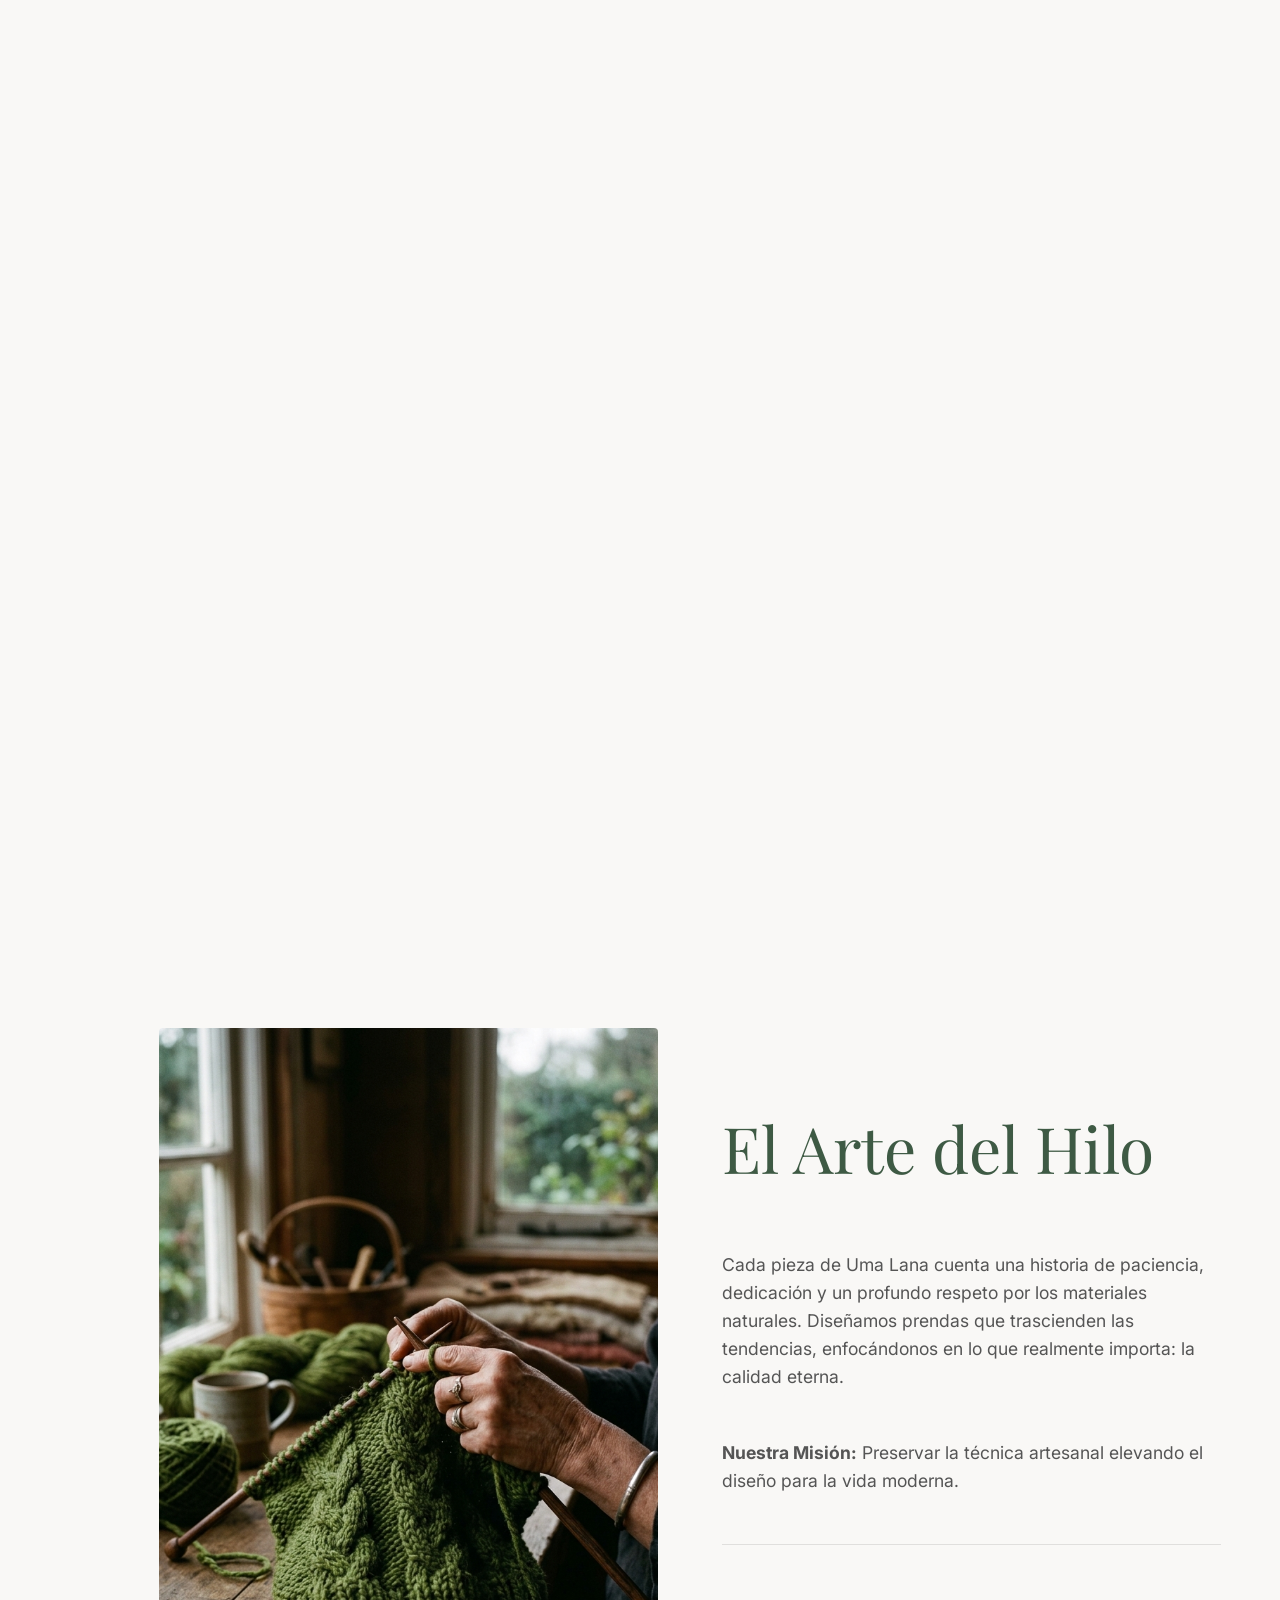
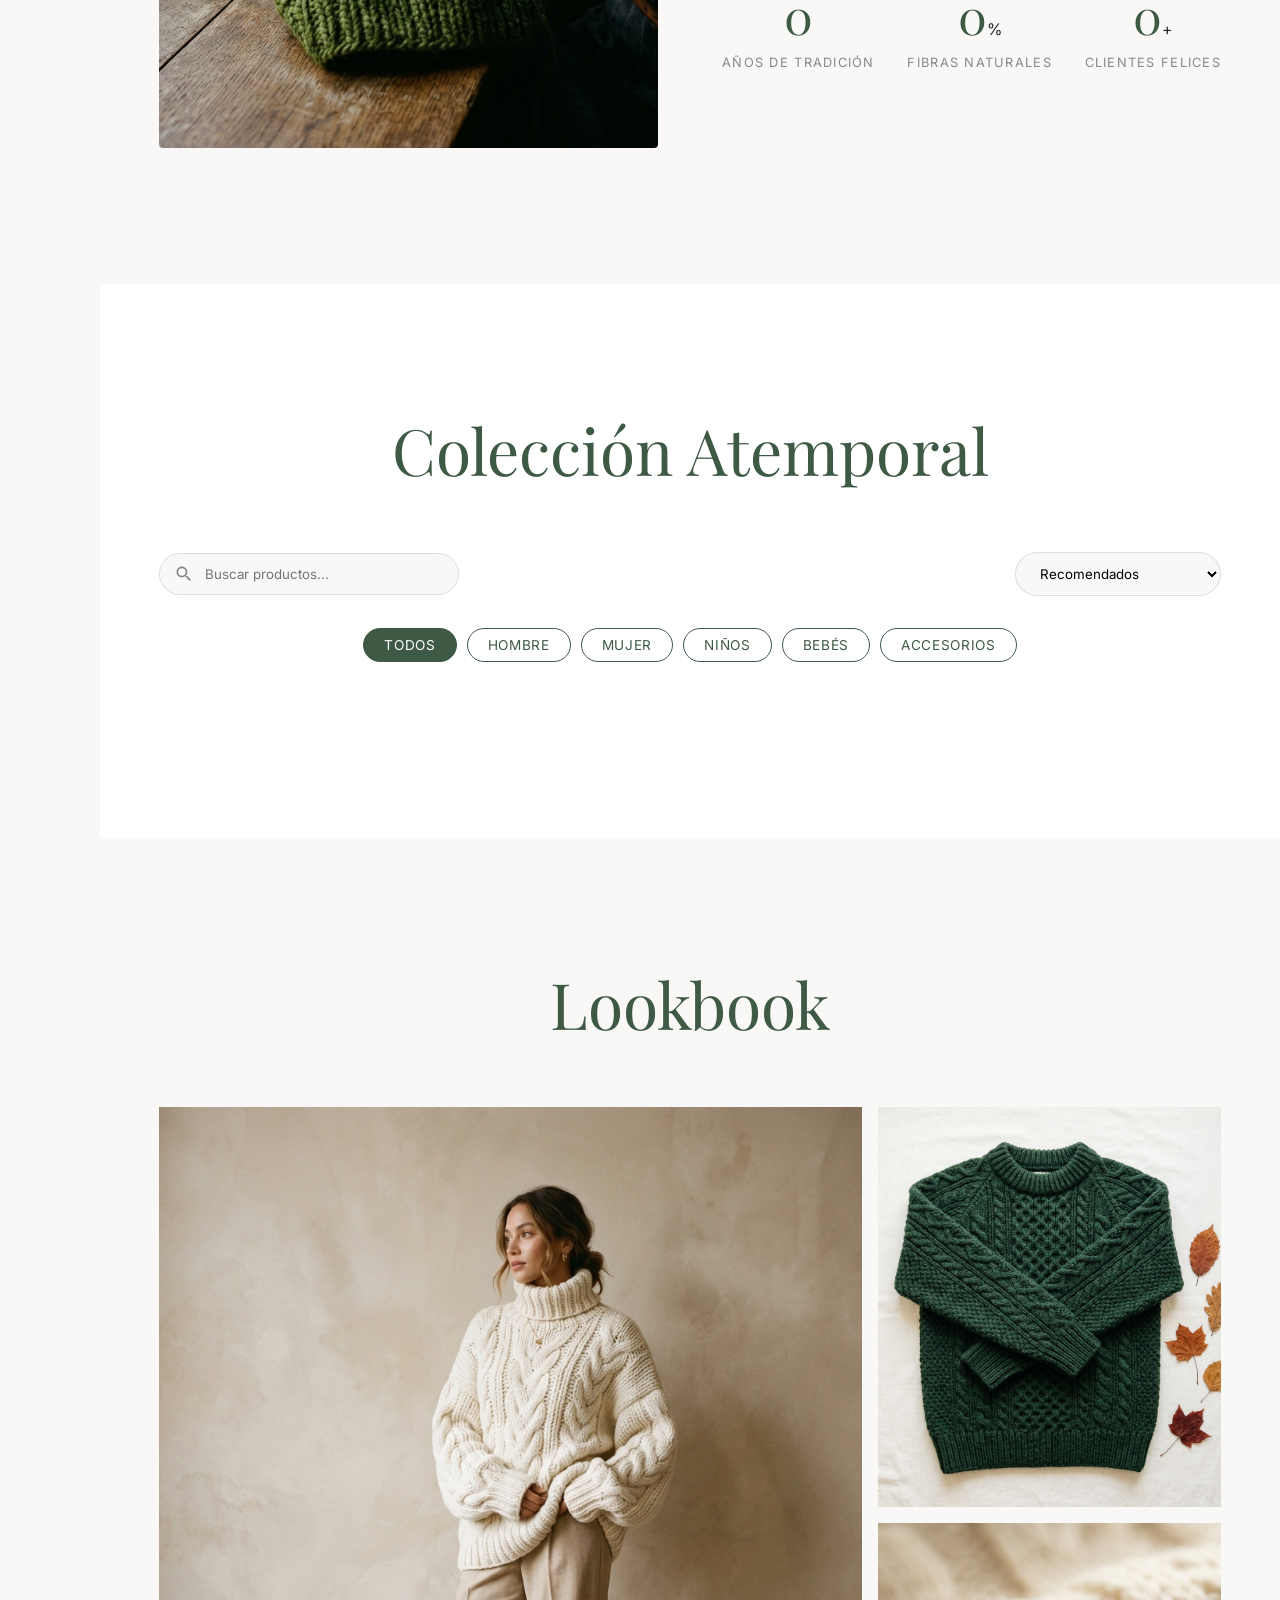
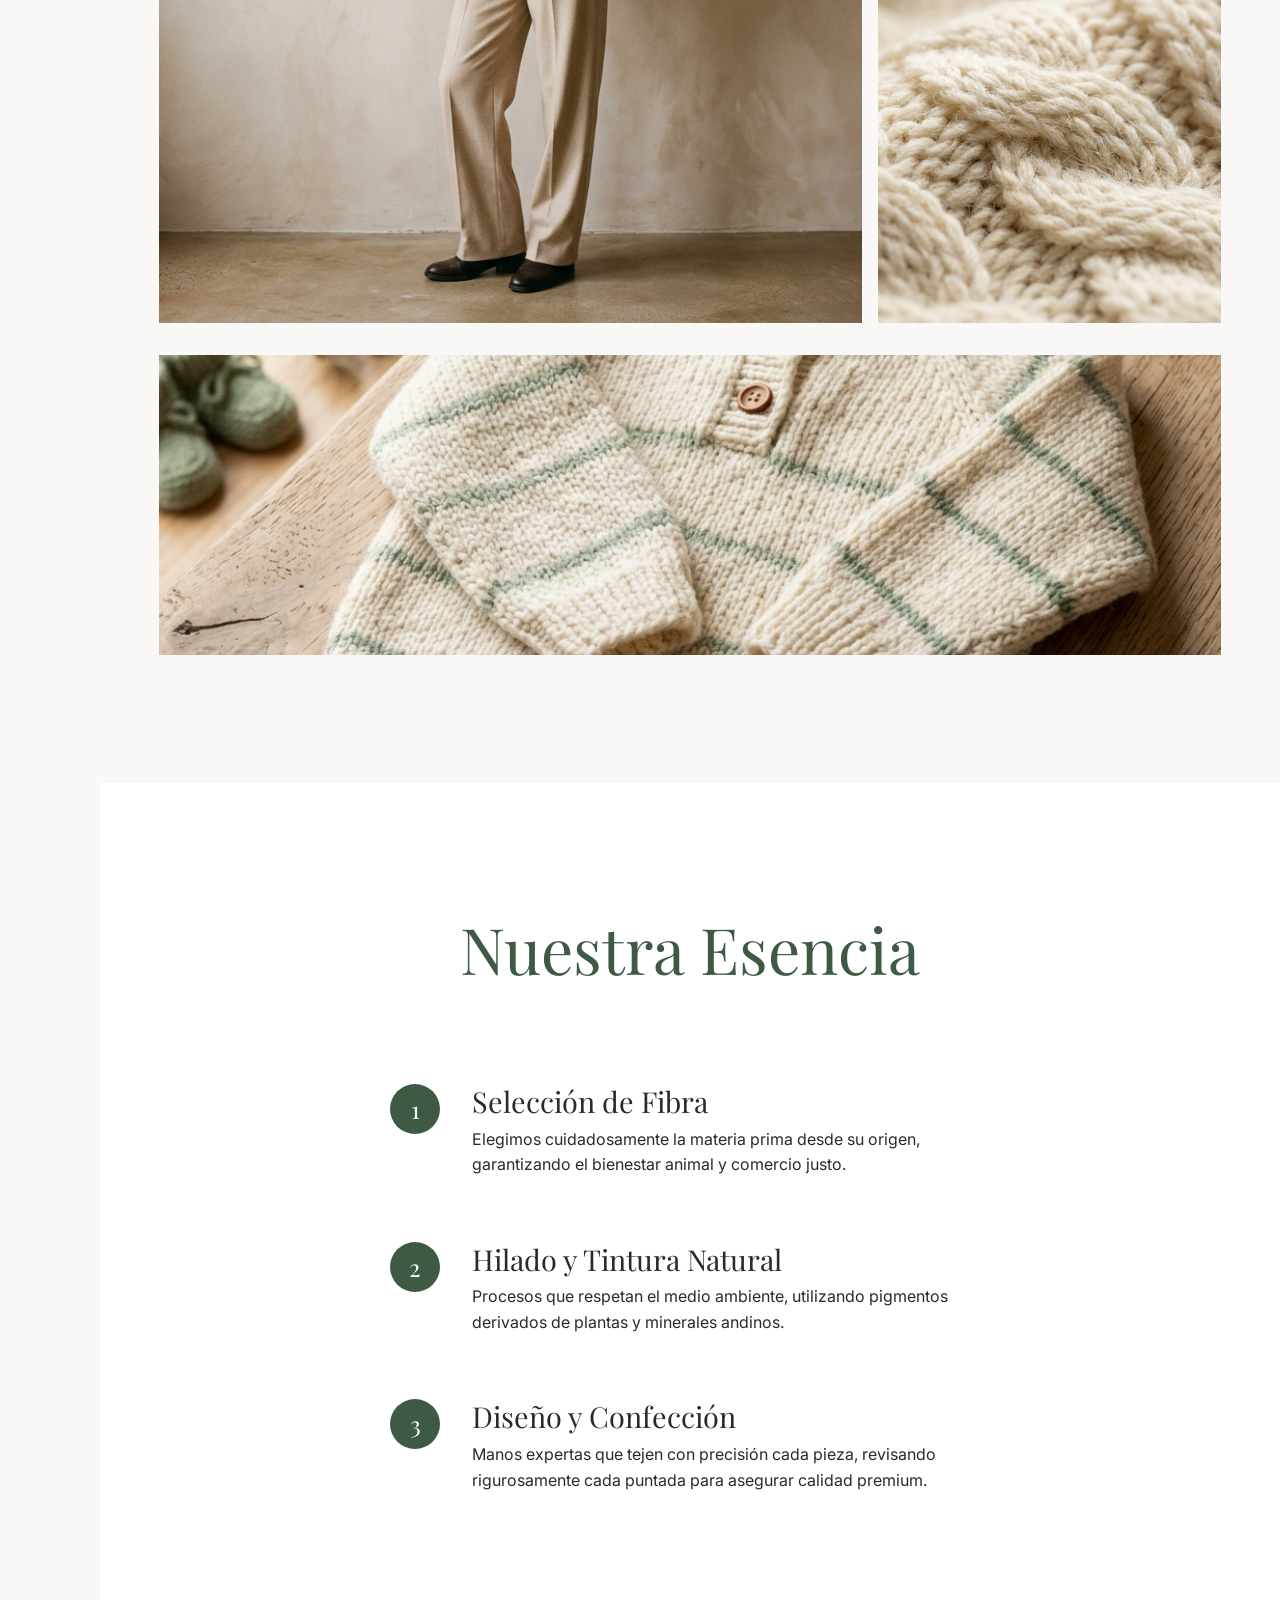
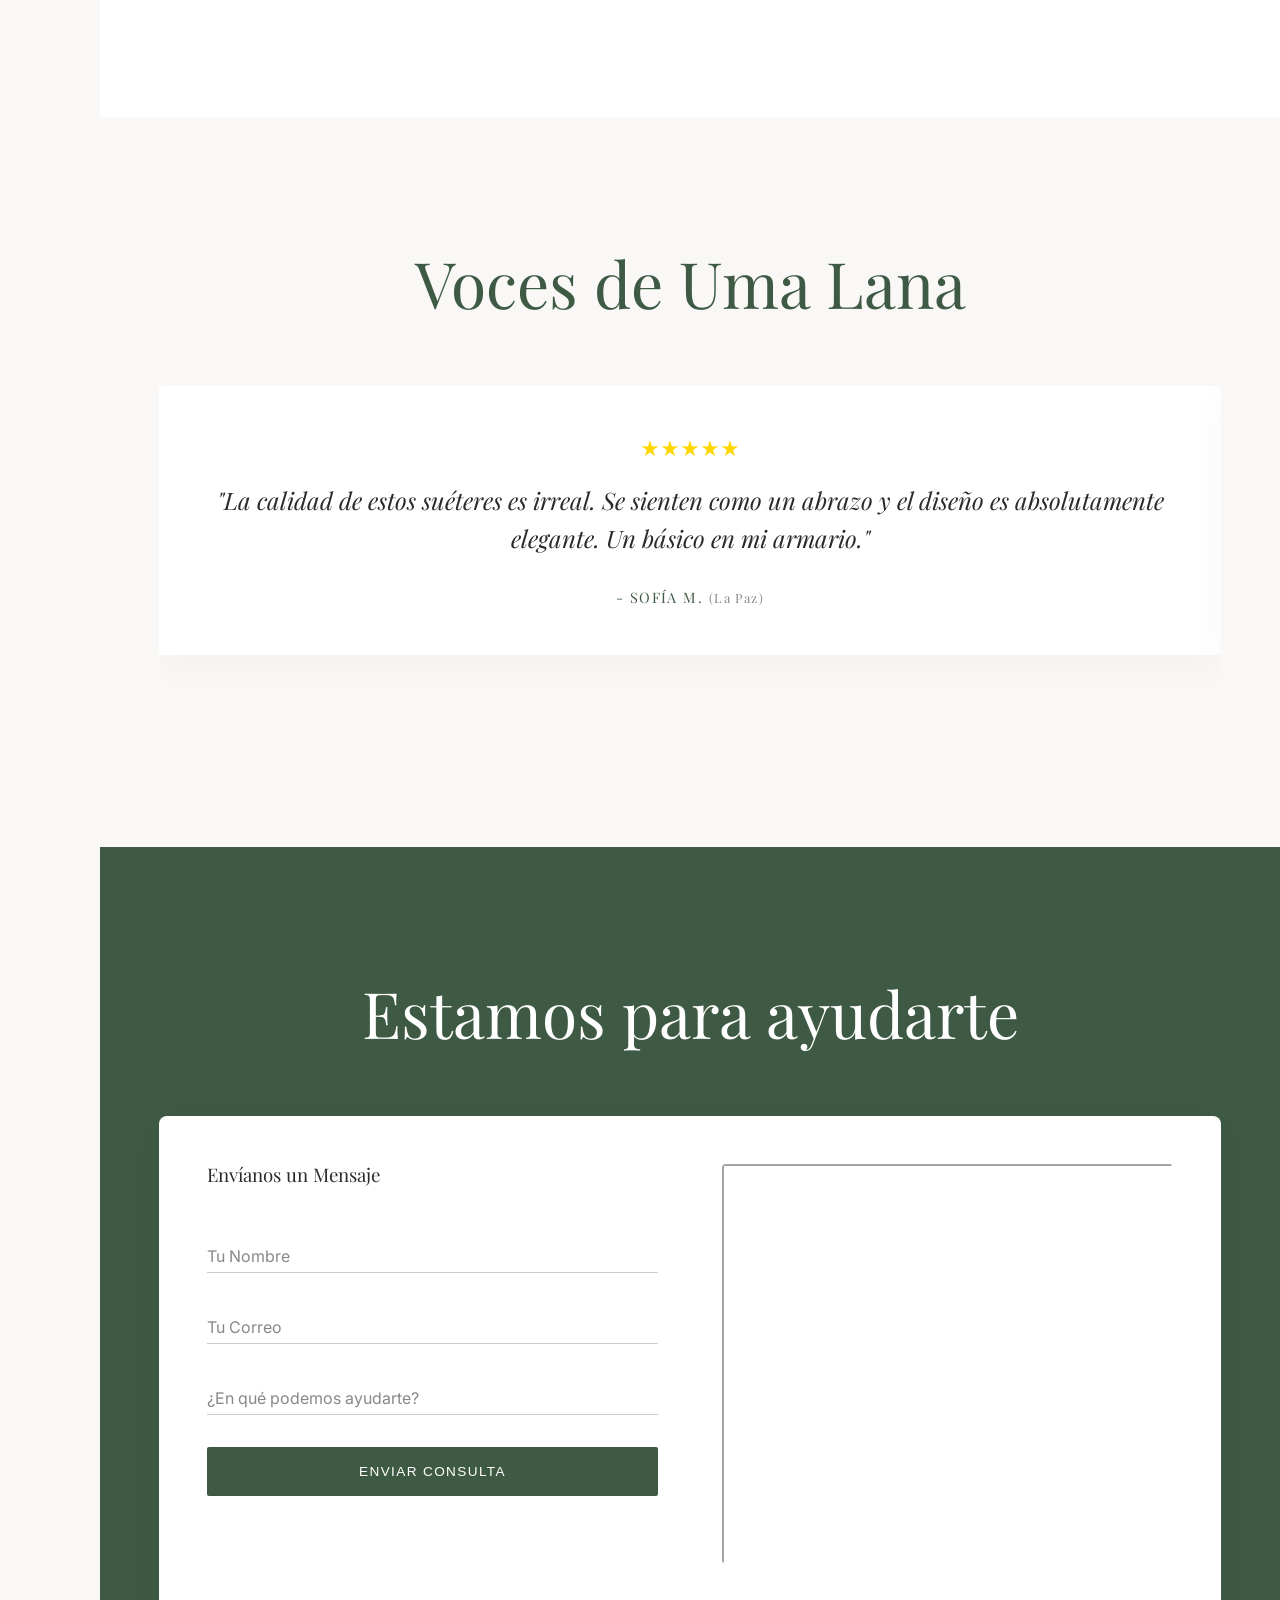
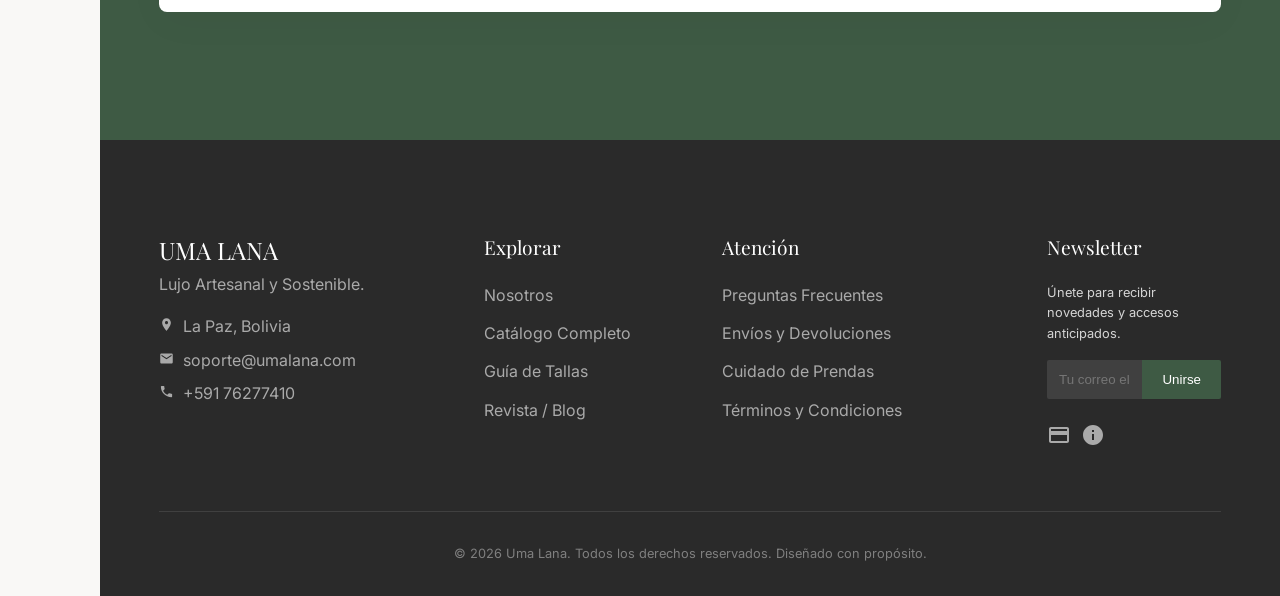
==== commit f7dba7cb: "Update index.html" ====
--- a/Uma-Lana/index.html
+++ b/Uma-Lana/index.html
@@ -246,7 +246,7 @@
         <!-- 7. CTA y Contacto Completo -->
         <section id="contacto" class="cta-section section-padding bg-light">
             <div class="container">
-                <h2 class="section-title text-center reveal-up">Estamos para ayudarte</h2>
+                <h2 class="section-title text-center reveal-up text-white">Estamos para ayudarte</h2>
                 
                 <div class="contact-grid-adv reveal-up">
                     <div class="contact-form-container">
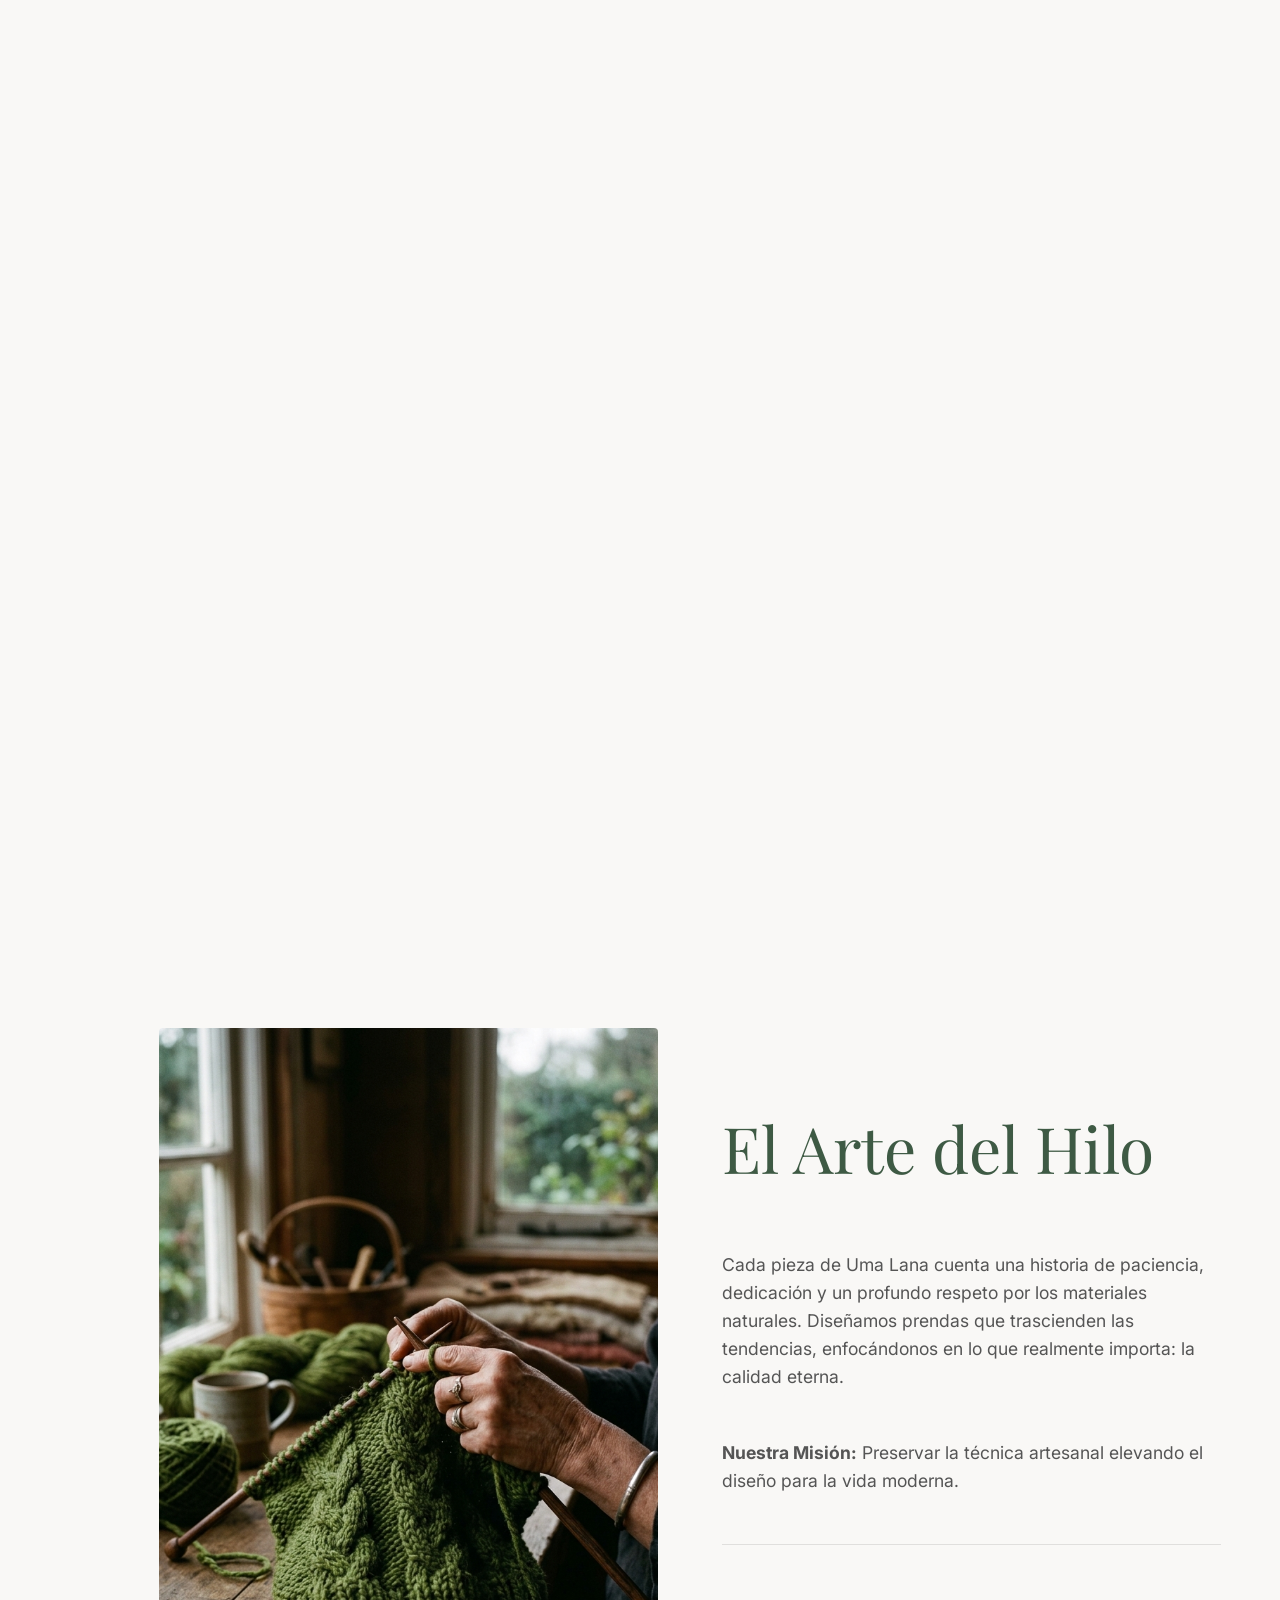
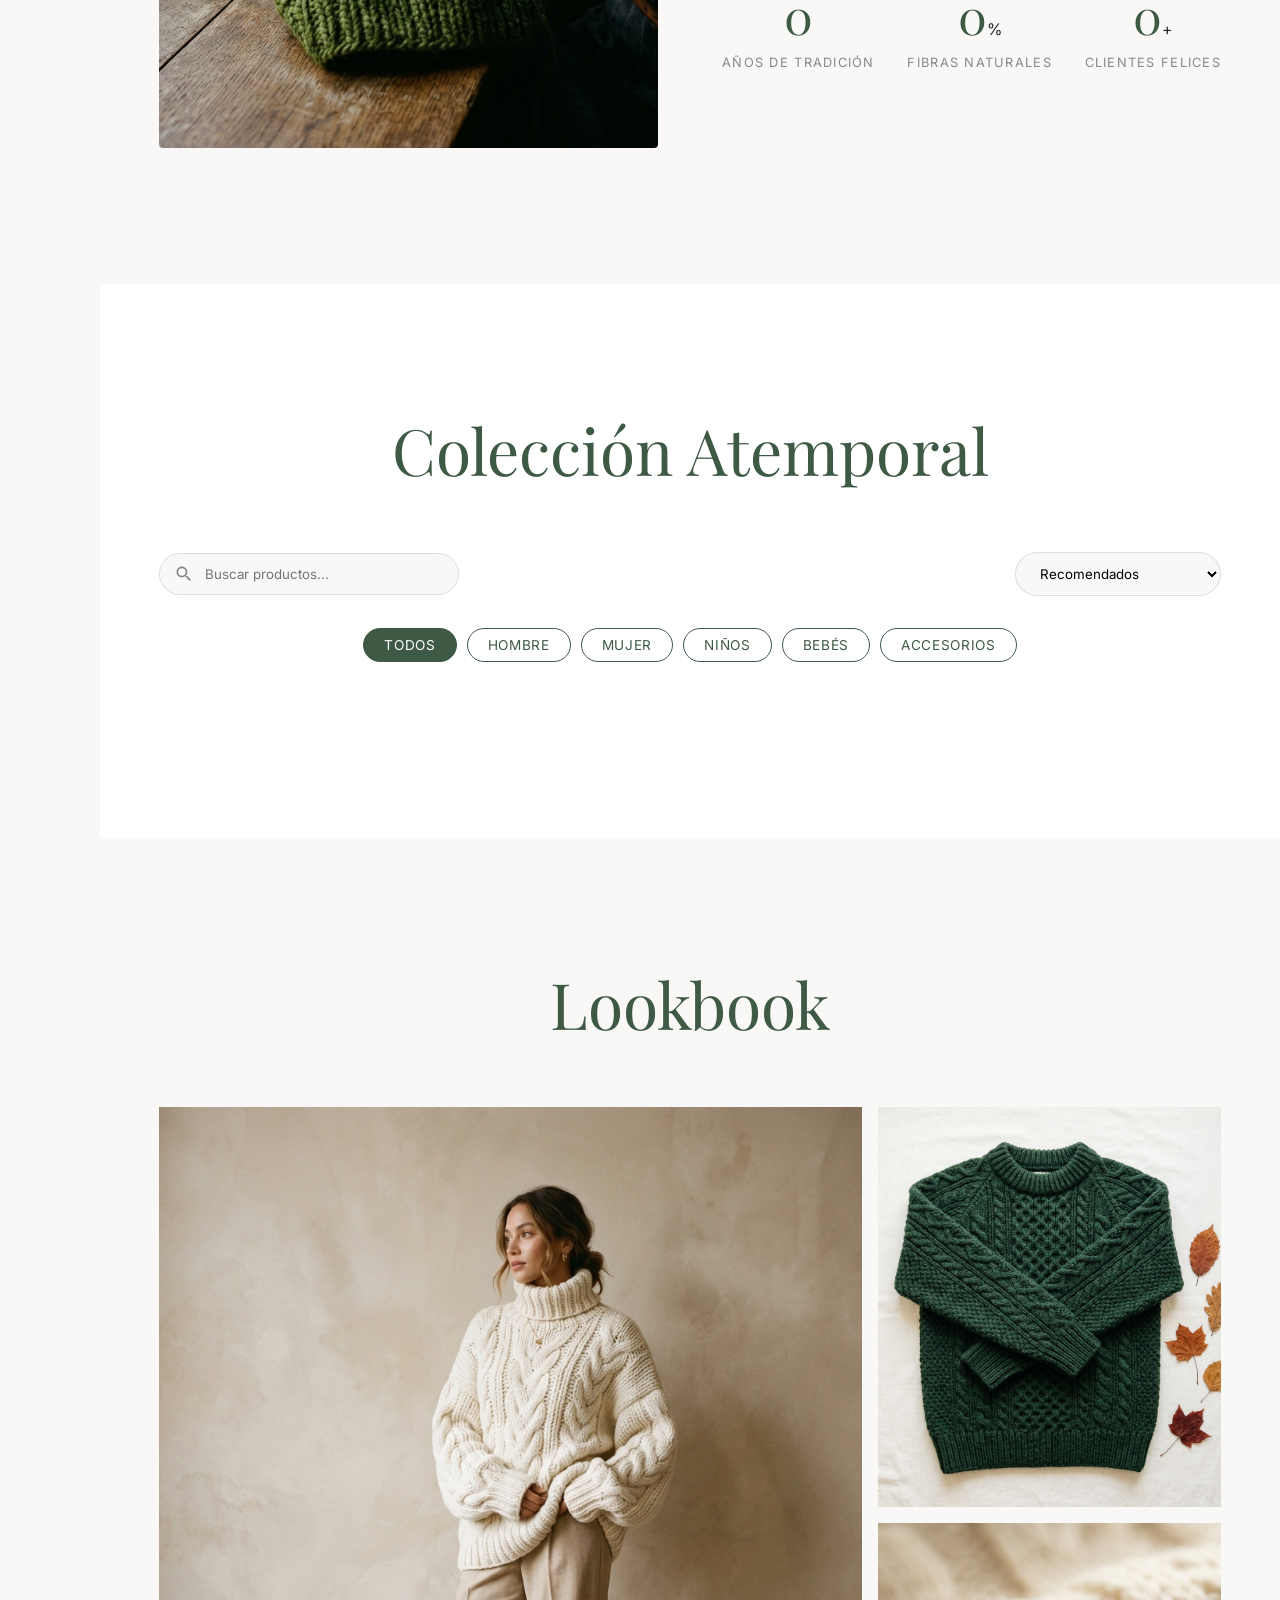
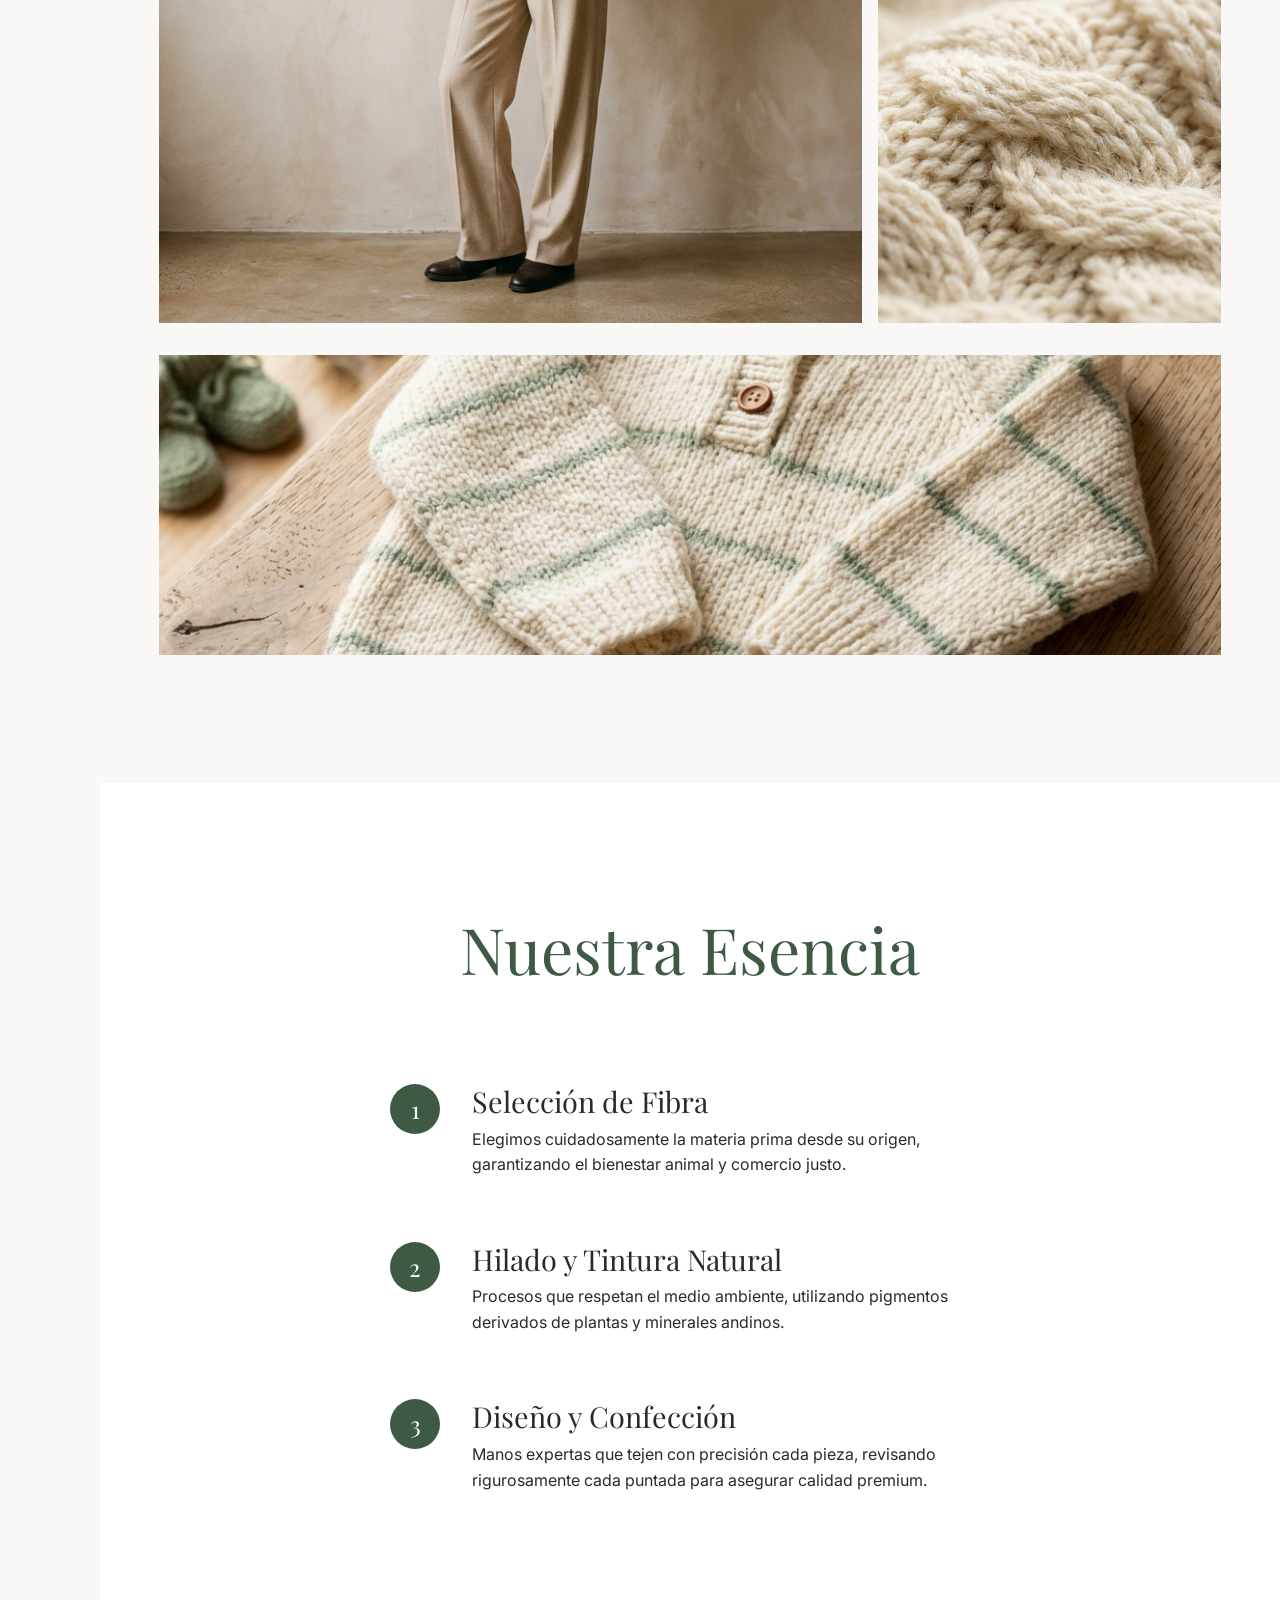
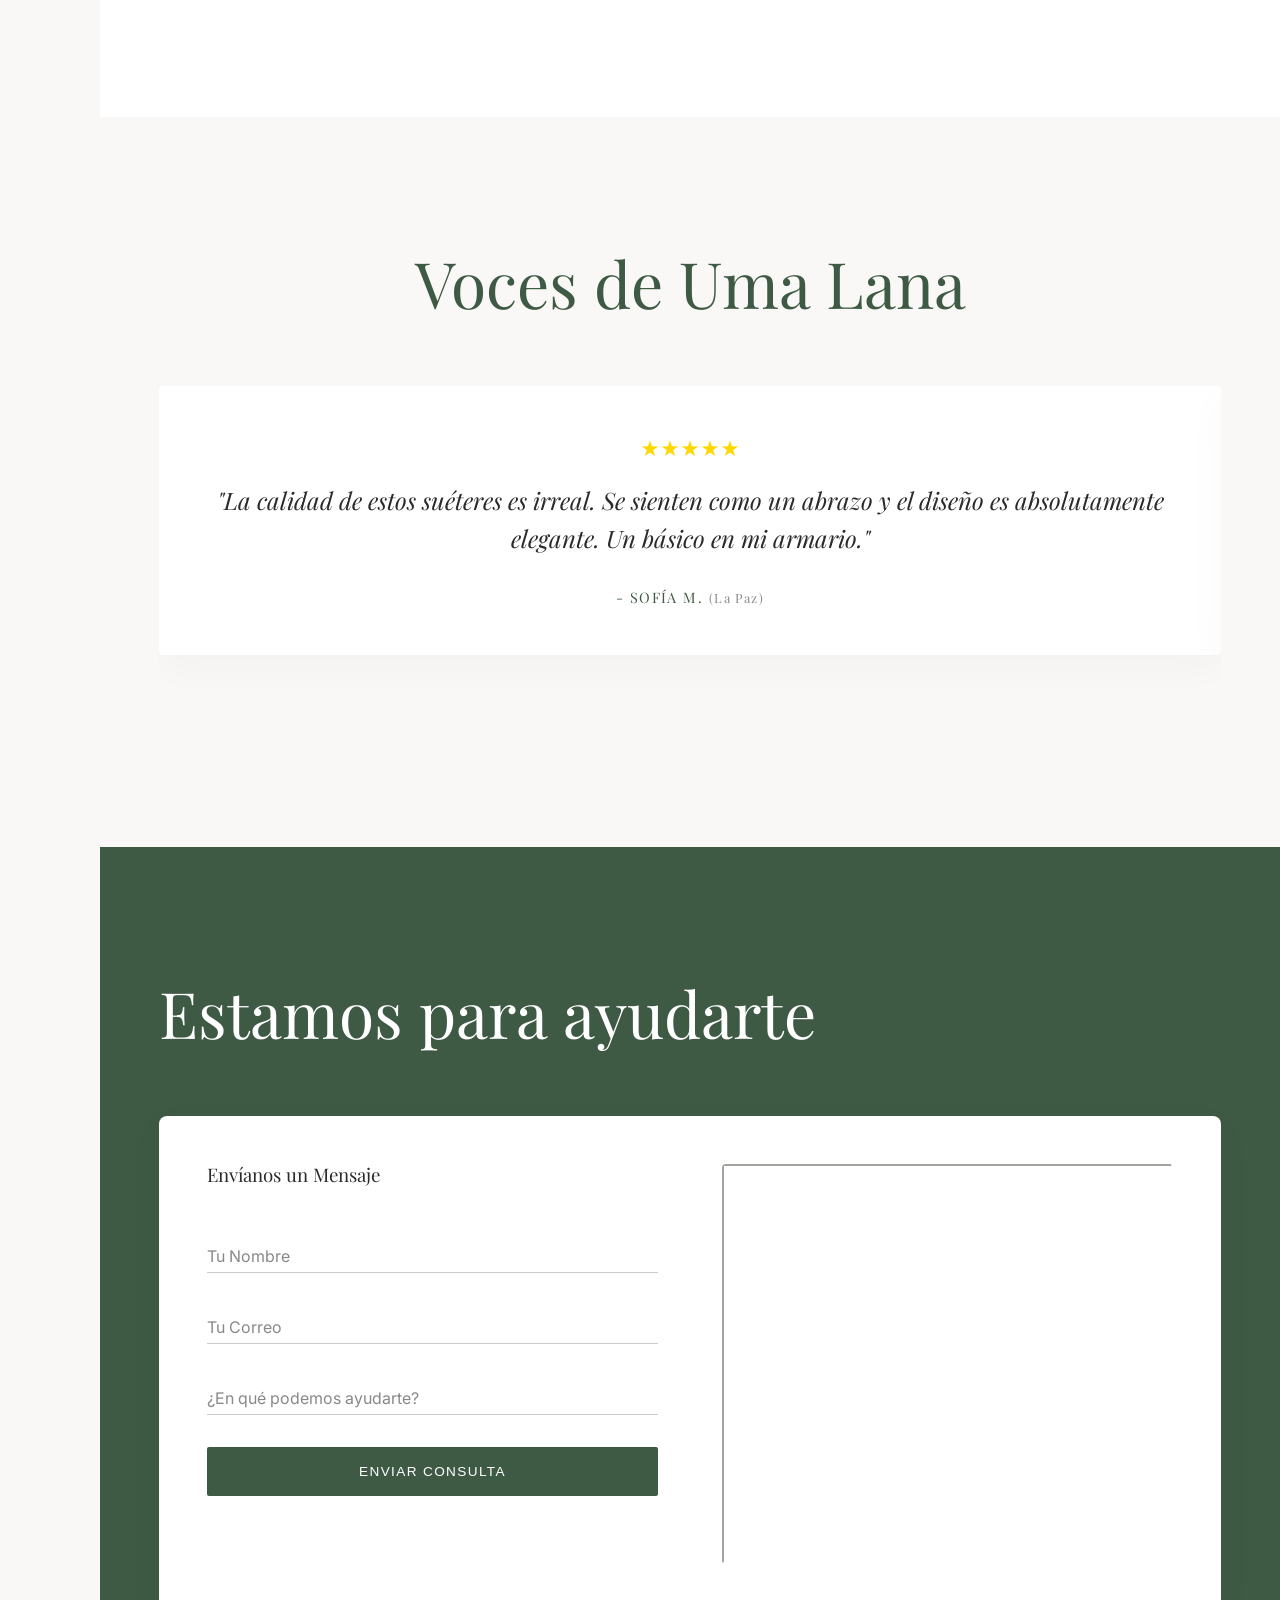
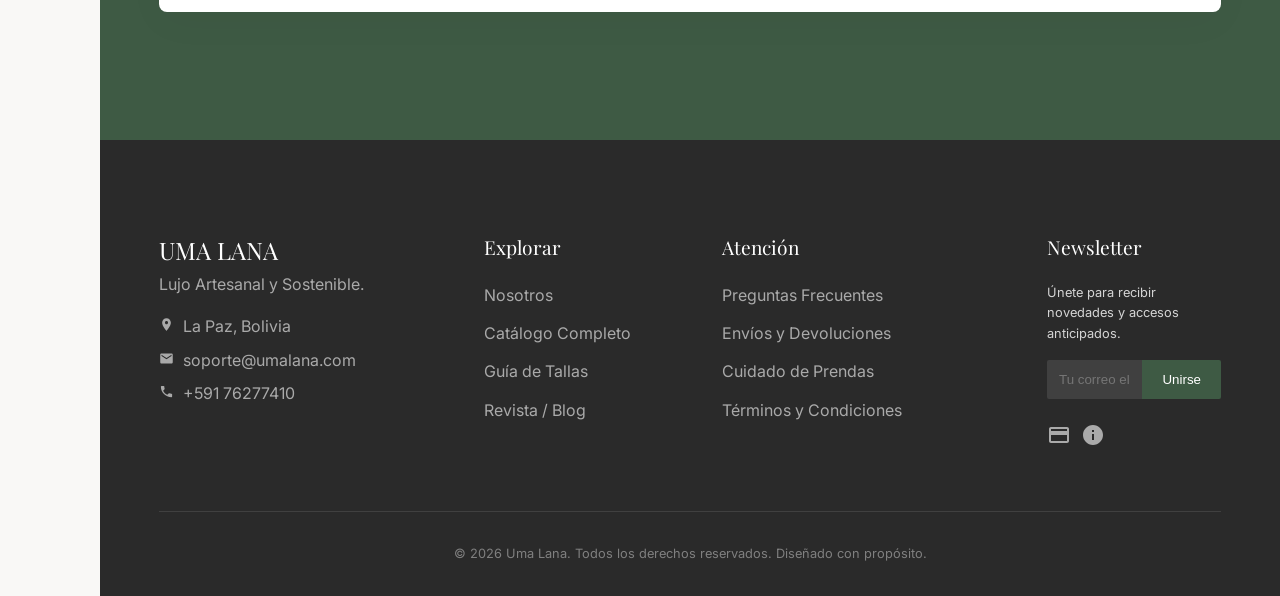
==== commit fcf70048: "Update index.html" ====
--- a/Uma-Lana/index.html
+++ b/Uma-Lana/index.html
@@ -246,7 +246,7 @@
         <!-- 7. CTA y Contacto Completo -->
         <section id="contacto" class="cta-section section-padding bg-light">
             <div class="container">
-                <h2 class="section-title text-center reveal-up text-white">Estamos para ayudarte</h2>
+                <h2 class="section-title reveal-up text-white" style="color: white;">Estamos para ayudarte</h2>
                 
                 <div class="contact-grid-adv reveal-up">
                     <div class="contact-form-container">
